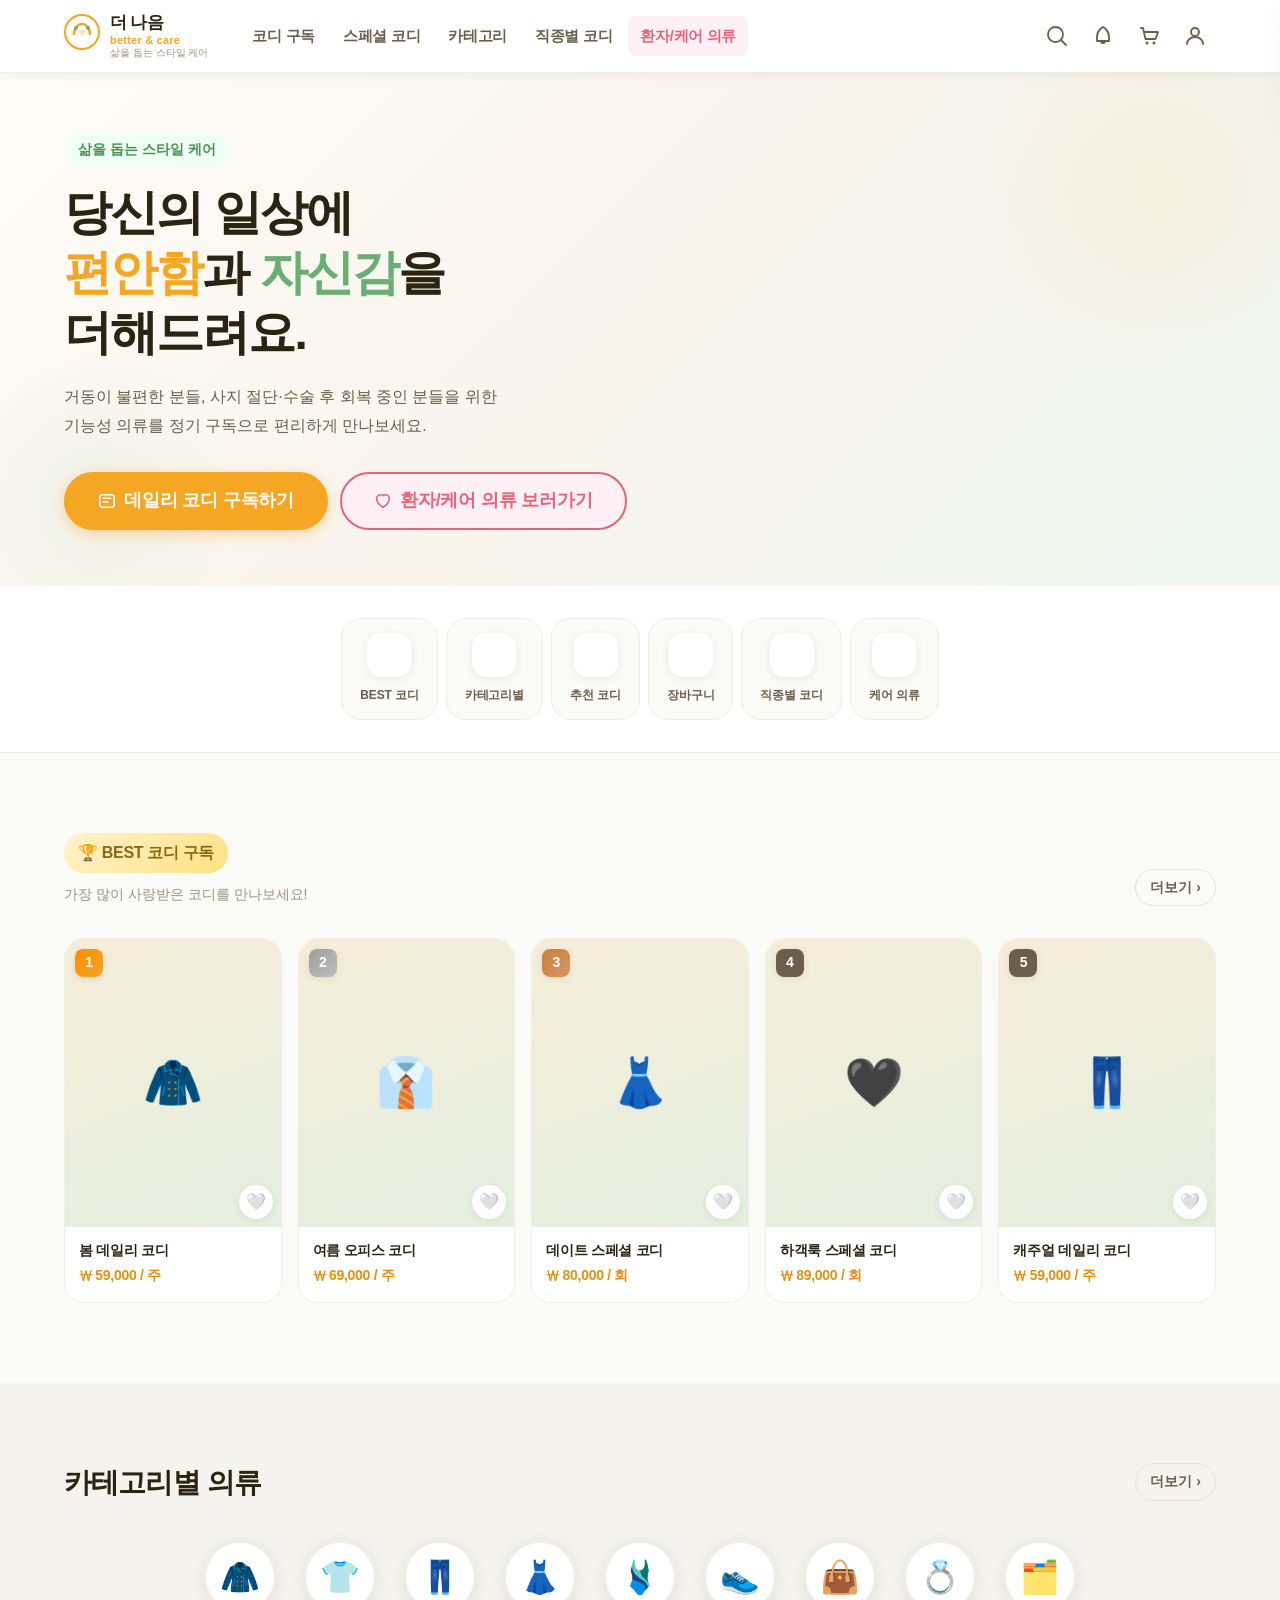
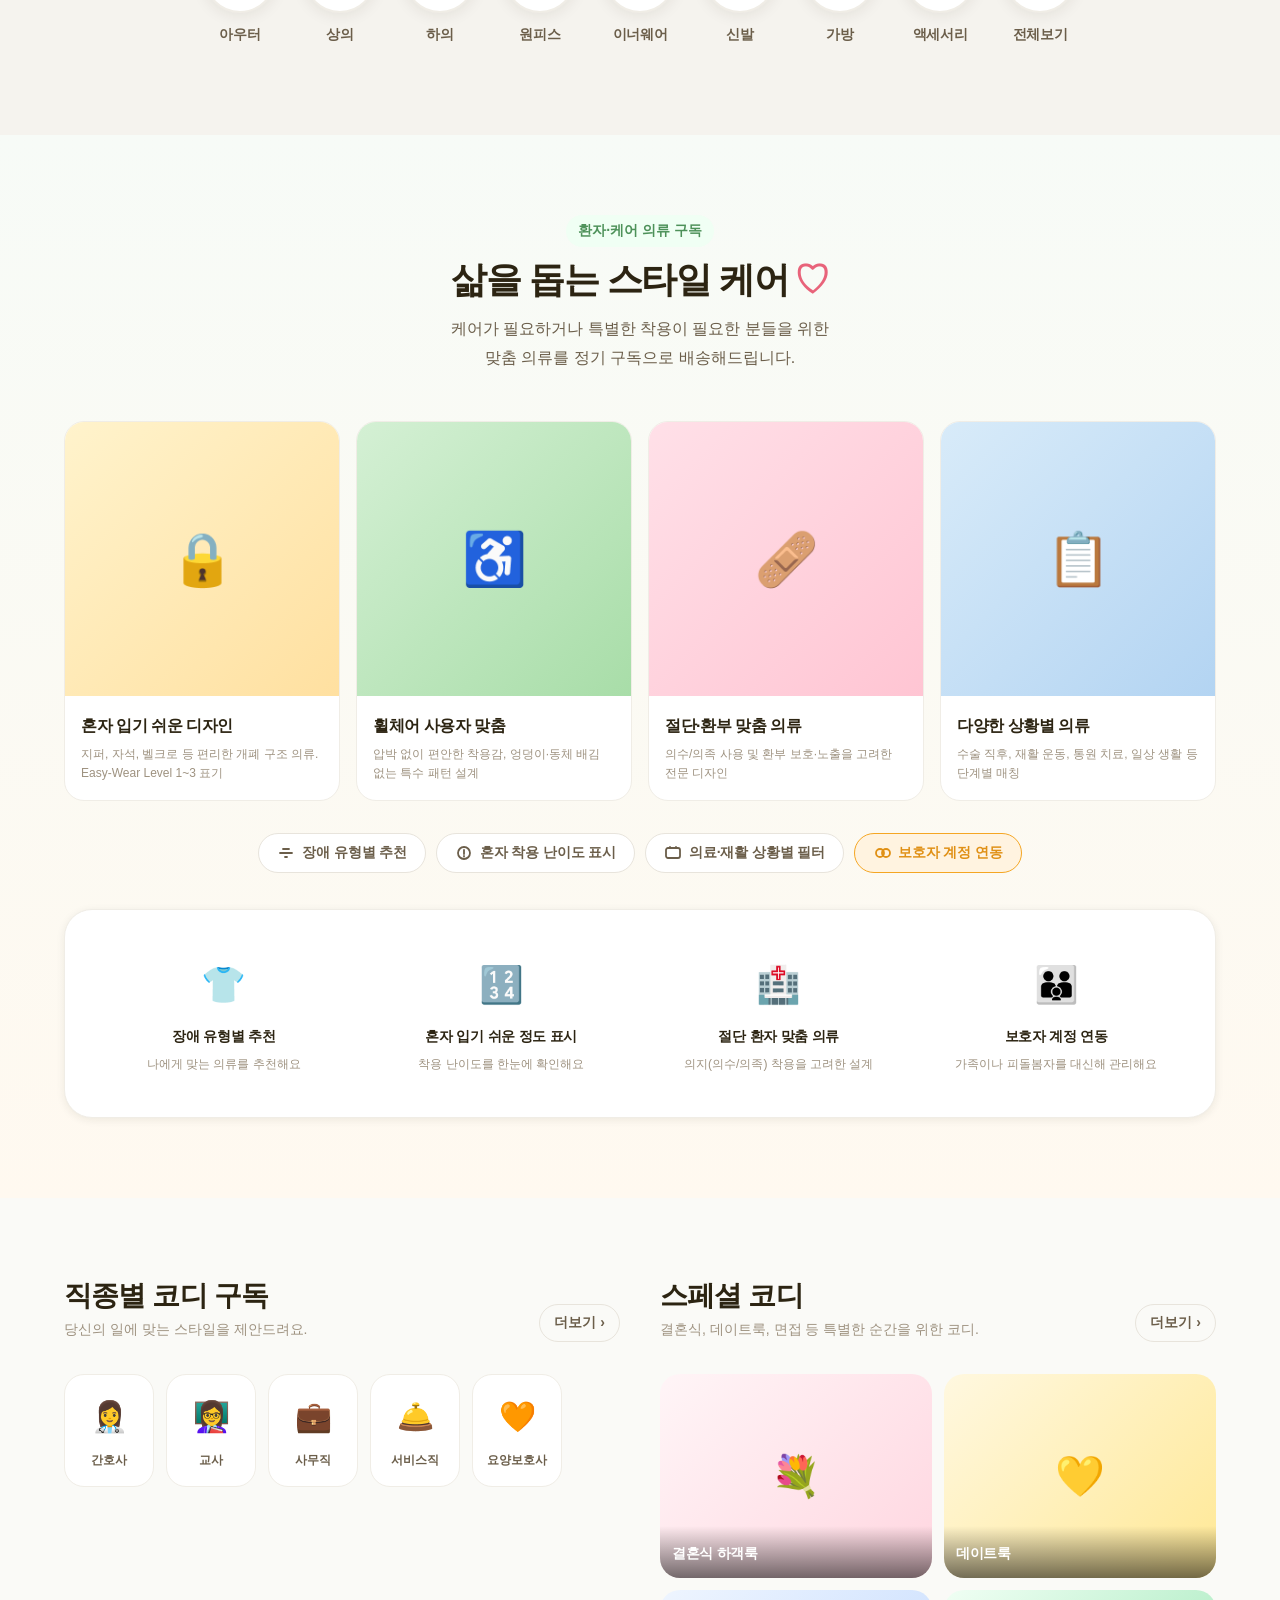
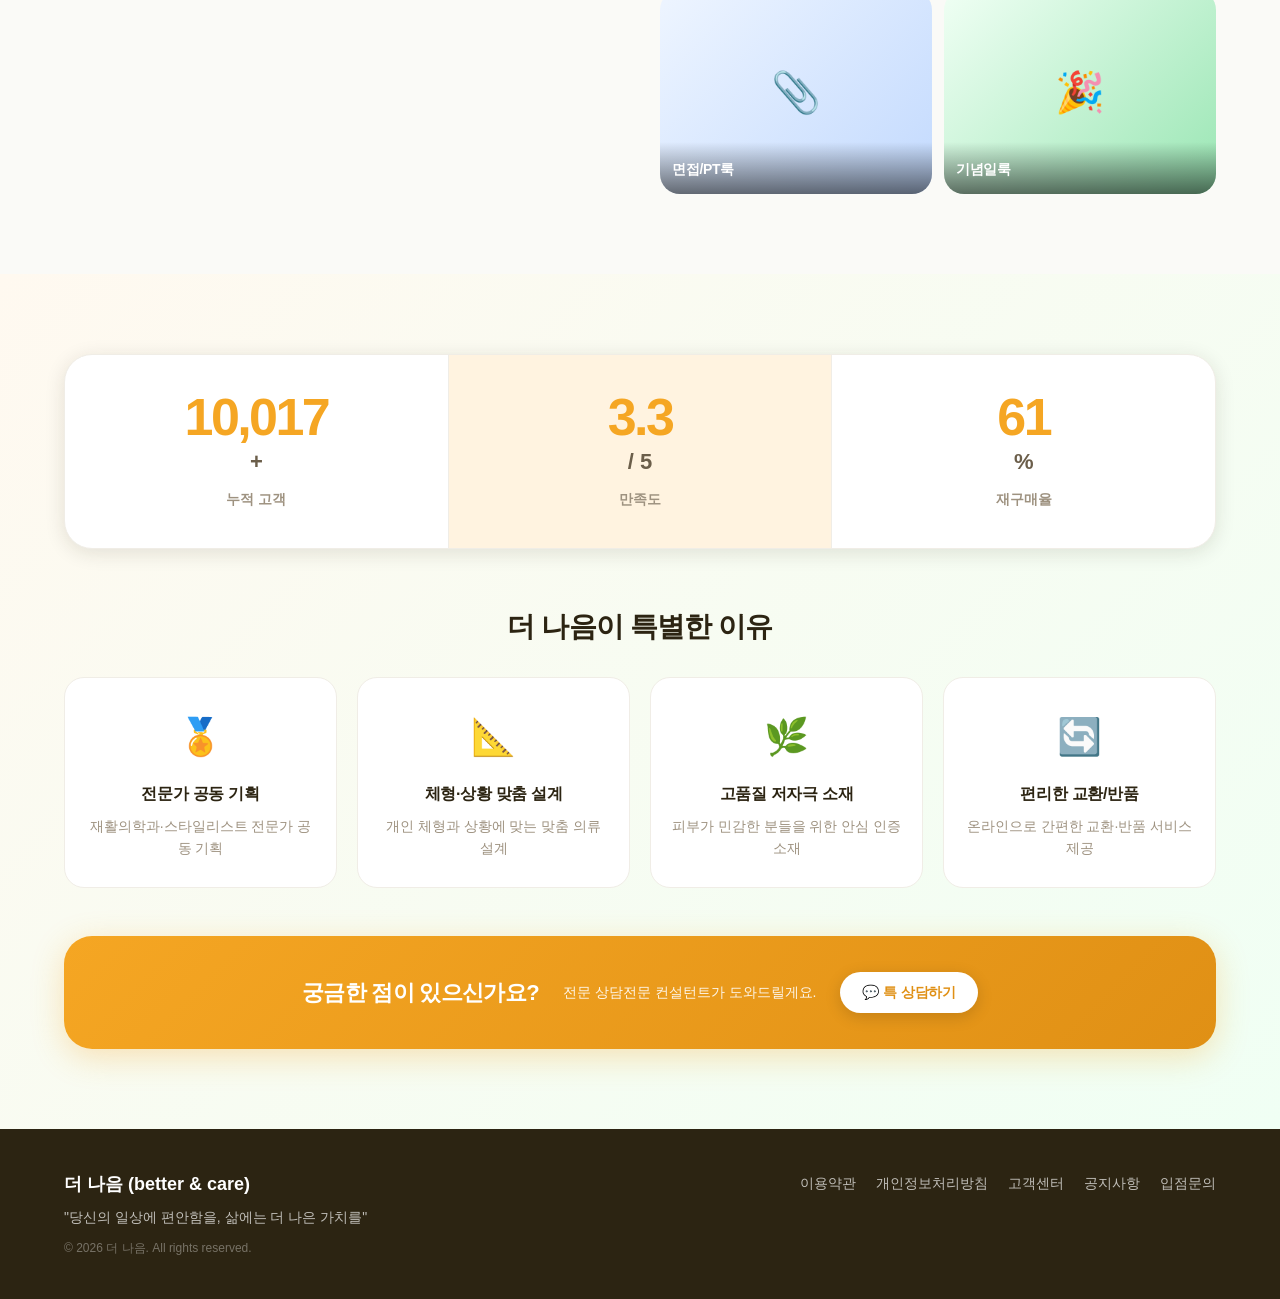
==== 더 마음(better & care)/index.html @ 173e2351 "Add files via upload" ====
<!DOCTYPE html>
<html lang="ko">
<head>
  <meta charset="UTF-8" />
  <meta name="viewport" content="width=device-width, initial-scale=1.0" />
  <meta http-equiv="X-Content-Type-Options" content="nosniff" />
  <meta http-equiv="X-Frame-Options" content="DENY" />
  <meta http-equiv="Content-Security-Policy" content="default-src 'self'; style-src 'self' 'unsafe-inline' https://fonts.googleapis.com; font-src 'self' https://fonts.gstatic.com; img-src 'self' data: https:; script-src 'self' 'unsafe-inline';" />
  <meta name="referrer" content="strict-origin-when-cross-origin" />
  <title>더 나음 (better &amp; care) - 삶을 돕는 스타일 케어</title>
  <meta name="description" content="거동이 불편한 분들, 수술 후 회복 중인 분들을 위한 기능성 의류 전문 쇼핑몰. 편안함과 자신감을 더해드려요." />
  <link rel="preconnect" href="https://fonts.googleapis.com" />
  <link rel="preconnect" href="https://fonts.gstatic.com" crossorigin />
  <link href="https://fonts.googleapis.com/css2?family=Noto+Sans+KR:wght@400;500;600;700;800;900&display=swap" rel="stylesheet" />
  <link rel="stylesheet" href="css/style.css" />
</head>
<body>

  <!-- ===================== GNB ===================== -->
  <header class="gnb" id="gnb" role="banner">
    <div class="gnb__inner container">
      <!-- 로고 -->
      <a href="index.html" class="gnb__logo" aria-label="더 나음 홈으로 이동">
        <div class="gnb__logo-icon" aria-hidden="true">
          <svg width="36" height="36" viewBox="0 0 36 36" fill="none" xmlns="http://www.w3.org/2000/svg">
            <circle cx="18" cy="18" r="17" stroke="#F5A623" stroke-width="2"/>
            <path d="M10 20 C10 14 14 10 18 10 C22 10 26 14 26 20" stroke="#F5A623" stroke-width="2.5" stroke-linecap="round" fill="none"/>
            <path d="M14 16 C14 16 16 22 18 22 C20 22 22 16 22 16" fill="#F5A623" opacity="0.3"/>
            <circle cx="12" cy="14" r="2" fill="#6BAE75"/>
            <circle cx="24" cy="14" r="2" fill="#6BAE75"/>
          </svg>
        </div>
        <div class="gnb__logo-text">
          <span class="gnb__logo-kr">더 나음</span>
          <span class="gnb__logo-en">better &amp; care</span>
          <span class="gnb__logo-sub">삶을 돕는 스타일 케어</span>
        </div>
      </a>

      <!-- 메인 메뉴 -->
      <nav class="gnb__nav" aria-label="주요 메뉴">
        <ul class="gnb__menu" role="list">
          <li><a href="#subscription" class="gnb__menu-link">코디 구독</a></li>
          <li><a href="#special" class="gnb__menu-link">스페셜 코디</a></li>
          <li class="gnb__menu-item--has-dropdown">
            <a href="#category" class="gnb__menu-link">카테고리</a>
            <div class="gnb__dropdown" role="region" aria-label="카테고리 하위 메뉴">
              <ul role="list">
                <li><a href="#" class="gnb__dropdown-link">아우터</a></li>
                <li><a href="#" class="gnb__dropdown-link">상의</a></li>
                <li><a href="#" class="gnb__dropdown-link">하의</a></li>
                <li><a href="#" class="gnb__dropdown-link">원피스</a></li>
                <li><a href="#" class="gnb__dropdown-link">이너웨어</a></li>
                <li><a href="#" class="gnb__dropdown-link">신발</a></li>
                <li><a href="#" class="gnb__dropdown-link">가방</a></li>
                <li><a href="#" class="gnb__dropdown-link">액세서리</a></li>
              </ul>
            </div>
          </li>
          <li><a href="#occupation" class="gnb__menu-link">직종별 코디</a></li>
          <li><a href="#care" class="gnb__menu-link gnb__menu-link--highlight">환자/케어 의류</a></li>
        </ul>
      </nav>

      <!-- 유틸리티 -->
      <div class="gnb__utils" role="navigation" aria-label="사용자 메뉴">
        <button class="gnb__util-btn" id="searchBtn" aria-label="검색" type="button">
          <svg width="22" height="22" viewBox="0 0 22 22" fill="none" aria-hidden="true"><circle cx="9.5" cy="9.5" r="7.5" stroke="currentColor" stroke-width="1.8"/><path d="M15 15L20 20" stroke="currentColor" stroke-width="1.8" stroke-linecap="round"/></svg>
        </button>
        <button class="gnb__util-btn gnb__util-btn--notify" id="notifyBtn" aria-label="알림" type="button">
          <svg width="22" height="22" viewBox="0 0 22 22" fill="none" aria-hidden="true"><path d="M11 2C11 2 5 5 5 12V16H17V12C17 5 11 2 11 2Z" stroke="currentColor" stroke-width="1.8" stroke-linejoin="round"/><path d="M9 16C9 17.1046 9.89543 18 11 18C12.1046 18 13 17.1046 13 16" stroke="currentColor" stroke-width="1.8"/><circle cx="16.5" cy="5.5" r="3.5" fill="#F5A623" class="notify-badge" id="notifyBadge"/></svg>
        </button>
        <a href="#cart" class="gnb__util-btn gnb__util-btn--cart" id="cartBtn" aria-label="장바구니">
          <svg width="22" height="22" viewBox="0 0 22 22" fill="none" aria-hidden="true"><path d="M3 3H5L7.5 14H17.5L20 7H6" stroke="currentColor" stroke-width="1.8" stroke-linecap="round" stroke-linejoin="round"/><circle cx="9" cy="18" r="1.5" fill="currentColor"/><circle cx="16" cy="18" r="1.5" fill="currentColor"/></svg>
          <span class="cart-count" id="cartCount" aria-label="장바구니 상품 수">0</span>
        </a>
        <a href="#mypage" class="gnb__util-btn" id="authBtn" aria-label="로그인 및 회원가입">
          <svg width="22" height="22" viewBox="0 0 22 22" fill="none" aria-hidden="true"><circle cx="11" cy="7" r="4" stroke="currentColor" stroke-width="1.8"/><path d="M3 19C3 15.134 6.58172 12 11 12C15.4183 12 19 15.134 19 19" stroke="currentColor" stroke-width="1.8" stroke-linecap="round"/></svg>
        </a>
        <!-- 모바일 햄버거 -->
        <button class="gnb__hamburger" id="hamburgerBtn" aria-label="메뉴 열기" aria-expanded="false" aria-controls="mobileMenu" type="button">
          <span></span><span></span><span></span>
        </button>
      </div>
    </div>

    <!-- 검색 바 (숨김 → 토글) -->
    <div class="gnb__search-bar" id="searchBar" role="search" aria-hidden="true">
      <div class="container">
        <form class="gnb__search-form" id="searchForm" novalidate>
          <label for="searchInput" class="sr-only">상품 검색</label>
          <input type="search" id="searchInput" name="q" class="gnb__search-input" placeholder="상품명, 상황(예: 수술 후, 휠체어)으로 검색해보세요" maxlength="100" autocomplete="off" />
          <button type="submit" class="gnb__search-submit" aria-label="검색하기">
            <svg width="20" height="20" viewBox="0 0 22 22" fill="none" aria-hidden="true"><circle cx="9.5" cy="9.5" r="7.5" stroke="currentColor" stroke-width="1.8"/><path d="M15 15L20 20" stroke="currentColor" stroke-width="1.8" stroke-linecap="round"/></svg>
          </button>
          <button type="button" class="gnb__search-close" id="searchClose" aria-label="검색 닫기">✕</button>
        </form>
      </div>
    </div>

    <!-- 모바일 메뉴 -->
    <nav class="mobile-menu" id="mobileMenu" aria-label="모바일 메뉴" aria-hidden="true" role="dialog" aria-modal="true">
      <button class="mobile-menu__close" id="mobileMenuClose" aria-label="메뉴 닫기" type="button">✕</button>
      <ul class="mobile-menu__list" role="list">
        <li><a href="#subscription" class="mobile-menu__link">코디 구독</a></li>
        <li><a href="#special" class="mobile-menu__link">스페셜 코디</a></li>
        <li><a href="#category" class="mobile-menu__link">카테고리</a></li>
        <li><a href="#occupation" class="mobile-menu__link">직종별 코디</a></li>
        <li><a href="#care" class="mobile-menu__link mobile-menu__link--highlight">환자/케어 의류</a></li>
      </ul>
      <div class="mobile-menu__utils">
        <a href="#mypage" class="mobile-menu__util-link" id="mobileAuthBtn">로그인/회원가입</a>
        <a href="#cart" class="mobile-menu__util-link" id="mobileCartBtn">장바구니</a>
      </div>
    </nav>
    <div class="mobile-overlay" id="mobileOverlay" aria-hidden="true"></div>
  </header>

  <main id="main" role="main">

    <!-- ===================== SECTION 1: Hero ===================== -->
    <section class="hero" aria-labelledby="heroHeading">
      <div class="hero__banner-layer" id="heroBannerHost" aria-hidden="true"></div>
      <div class="container">
        <div class="hero__inner">
          <!-- 좌측: 텍스트 + CTA -->
          <div class="hero__content">
            <p class="hero__eyebrow">삶을 돕는 스타일 케어</p>
            <h1 class="hero__heading" id="heroHeading">
              당신의 일상에<br />
              <em class="hero__heading-em-beige">편안함</em>과
              <em class="hero__heading-em-green">자신감</em>을<br />
              더해드려요.
            </h1>
            <p class="hero__desc">
              거동이 불편한 분들, 사지 절단·수술 후 회복 중인 분들을 위한<br class="pc-only" />
              기능성 의류를 정기 구독으로 편리하게 만나보세요.
            </p>
            <div class="hero__cta-group">
              <a href="#subscription" class="btn btn--primary btn--lg">
                <svg width="18" height="18" viewBox="0 0 20 20" fill="none" aria-hidden="true"><rect x="2" y="3" width="16" height="14" rx="3" stroke="currentColor" stroke-width="1.8"/><path d="M6 7H14M6 11H11" stroke="currentColor" stroke-width="1.8" stroke-linecap="round"/></svg>
                데일리 코디 구독하기
              </a>
              <a href="#care" class="btn btn--outline btn--lg btn--pink">
                <svg width="18" height="18" viewBox="0 0 20 20" fill="none" aria-hidden="true"><path d="M10 17C10 17 3 12.5 3 7.5C3 5.01 5.01 3 7.5 3C8.8 3 10 4 10 4C10 4 11.2 3 12.5 3C14.99 3 17 5.01 17 7.5C17 12.5 10 17 10 17Z" stroke="currentColor" stroke-width="1.8" stroke-linejoin="round"/></svg>
                환자/케어 의류 보러가기
              </a>
            </div>
          </div>

        </div>
      </div>
    </section>

    <!-- ===================== SECTION 2: 퀵 메뉴 ===================== -->
    <section class="quick-nav" aria-labelledby="quickNavHeading">
      <div class="container">
        <h2 id="quickNavHeading" class="sr-only">빠른 메뉴</h2>
        <ul class="quick-nav__list" role="list" id="quickNavList">
          <!-- JS로 렌더링 -->
        </ul>
      </div>
    </section>

    <!-- ===================== SECTION 3: BEST 코디 구독 ===================== -->
    <section class="best-codi" id="subscription" aria-labelledby="bestCodiHeading">
      <div class="container">
        <div class="section-header">
          <div>
            <span class="section-badge section-badge--gold">🏆 BEST 코디 구독</span>
            <p class="section-sub">가장 많이 사랑받은 코디를 만나보세요!</p>
          </div>
          <a href="#" class="section-more" aria-label="BEST 코디 구독 더보기">더보기 &rsaquo;</a>
        </div>
        <div class="best-codi__grid" id="bestCodiGrid" role="list" aria-label="베스트 코디 목록">
          <!-- JS로 렌더링 -->
        </div>
      </div>
    </section>

    <!-- ===================== SECTION 4: 카테고리별 의류 ===================== -->
    <section class="category-section" id="category" aria-labelledby="categoryHeading">
      <div class="container">
        <div class="section-header">
          <h2 class="section-title" id="categoryHeading">카테고리별 의류</h2>
          <a href="#" class="section-more" aria-label="카테고리 전체보기">더보기 &rsaquo;</a>
        </div>
        <ul class="category-section__list" role="list" id="categoryList">
          <!-- JS로 렌더링 -->
        </ul>
      </div>
    </section>

    <!-- ===================== SECTION 5: 환자·케어 의류 구독 ===================== -->
    <section class="care-section" id="care" aria-labelledby="careHeading">
      <div class="container">
        <div class="care-section__header">
          <span class="section-eyebrow">환자·케어 의류 구독</span>
          <h2 class="care-section__title" id="careHeading">
            삶을 돕는 스타일 케어<span class="care-title-heart" aria-hidden="true">♡</span>
          </h2>
          <p class="care-section__desc">
            케어가 필요하거나 특별한 착용이 필요한 분들을 위한<br class="pc-only" />
            맞춤 의류를 정기 구독으로 배송해드립니다.
          </p>
        </div>

        <!-- 큐레이션 카드 4개 -->
        <div class="care-section__cards" id="careCards" role="list" aria-label="케어 의류 큐레이션">
          <!-- JS로 렌더링 -->
        </div>

        <!-- 퀵 필터 바 -->
        <div class="care-section__filters" role="group" aria-label="케어 의류 필터">
          <button class="care-filter-btn" type="button">
            <svg width="18" height="18" viewBox="0 0 18 18" fill="none" aria-hidden="true"><path d="M3 9H15M6 5H12M8 13H10" stroke="currentColor" stroke-width="1.8" stroke-linecap="round"/></svg>
            장애 유형별 추천
          </button>
          <button class="care-filter-btn" type="button">
            <svg width="18" height="18" viewBox="0 0 18 18" fill="none" aria-hidden="true"><circle cx="9" cy="9" r="6" stroke="currentColor" stroke-width="1.8"/><path d="M9 6V10M9 12V12.5" stroke="currentColor" stroke-width="1.8" stroke-linecap="round"/></svg>
            혼자 착용 난이도 표시
          </button>
          <button class="care-filter-btn" type="button">
            <svg width="18" height="18" viewBox="0 0 18 18" fill="none" aria-hidden="true"><rect x="2" y="4" width="14" height="10" rx="2" stroke="currentColor" stroke-width="1.8"/><path d="M6 4V3M12 4V3" stroke="currentColor" stroke-width="1.8" stroke-linecap="round"/></svg>
            의료·재활 상황별 필터
          </button>
          <button class="care-filter-btn care-filter-btn--highlight" type="button">
            <svg width="18" height="18" viewBox="0 0 18 18" fill="none" aria-hidden="true"><circle cx="7" cy="9" r="4" stroke="currentColor" stroke-width="1.8"/><circle cx="13" cy="9" r="4" stroke="currentColor" stroke-width="1.8"/></svg>
            보호자 계정 연동
          </button>
        </div>

        <!-- 세부 기능 배너 -->
        <div class="care-section__features" role="list" aria-label="케어 의류 특화 기능">
          <div class="care-feature-item" role="listitem">
            <span class="care-feature-icon" aria-hidden="true">👕</span>
            <strong>장애 유형별 추천</strong>
            <p>나에게 맞는 의류를 추천해요</p>
          </div>
          <div class="care-feature-item" role="listitem">
            <span class="care-feature-icon" aria-hidden="true">🔢</span>
            <strong>혼자 입기 쉬운 정도 표시</strong>
            <p>착용 난이도를 한눈에 확인해요</p>
          </div>
          <div class="care-feature-item" role="listitem">
            <span class="care-feature-icon" aria-hidden="true">🏥</span>
            <strong>절단 환자 맞춤 의류</strong>
            <p>의지(의수/의족) 착용을 고려한 설계</p>
          </div>
          <div class="care-feature-item" role="listitem">
            <span class="care-feature-icon" aria-hidden="true">👪</span>
            <strong>보호자 계정 연동</strong>
            <p>가족이나 피돌봄자를 대신해 관리해요</p>
          </div>
        </div>
      </div>
    </section>

    <!-- ===================== SECTION 6: 직종별 & 스페셜 코디 ===================== -->
    <div class="two-col-sections container">
      <!-- 직종별 코디 -->
      <section class="occupation-section" id="occupation" aria-labelledby="occupationHeading">
        <div class="section-header">
          <div>
            <h2 class="section-title" id="occupationHeading">직종별 코디 구독</h2>
            <p class="section-sub">당신의 일에 맞는 스타일을 제안드려요.</p>
          </div>
          <a href="#" class="section-more" aria-label="직종별 코디 더보기">더보기 &rsaquo;</a>
        </div>
        <ul class="occupation-section__list" role="list" id="occupationList">
          <!-- JS로 렌더링 -->
        </ul>
      </section>

      <!-- 스페셜 코디 -->
      <section class="special-section" id="special" aria-labelledby="specialHeading">
        <div class="section-header">
          <div>
            <h2 class="section-title" id="specialHeading">스페셜 코디</h2>
            <p class="section-sub">결혼식, 데이트룩, 면접 등 특별한 순간을 위한 코디.</p>
          </div>
          <a href="#" class="section-more" aria-label="스페셜 코디 더보기">더보기 &rsaquo;</a>
        </div>
        <div class="special-section__grid" id="specialGrid" role="list" aria-label="스페셜 코디 목록">
          <!-- JS로 렌더링 -->
        </div>
      </section>
    </div>

    <!-- ===================== SECTION 7: 브랜드 스토리 / Trust Builder ===================== -->
    <section class="trust-section" aria-labelledby="trustHeading">
      <div class="container">
        <!-- 신뢰 지표 -->
        <div class="trust-section__stats" role="list" aria-label="서비스 신뢰 지표">
          <div class="trust-stat" role="listitem">
            <span class="trust-stat__num" data-target="15000" aria-label="누적 고객 15,000명 이상">0</span>
            <span class="trust-stat__suffix">+</span>
            <p class="trust-stat__label">누적 고객</p>
          </div>
          <div class="trust-stat trust-stat--highlight" role="listitem">
            <span class="trust-stat__num" data-target="4.9" data-decimal="true" aria-label="만족도 4.9점">0</span>
            <span class="trust-stat__suffix">/ 5</span>
            <p class="trust-stat__label">만족도</p>
          </div>
          <div class="trust-stat" role="listitem">
            <span class="trust-stat__num" data-target="92" aria-label="재구매율 92퍼센트">0</span>
            <span class="trust-stat__suffix">%</span>
            <p class="trust-stat__label">재구매율</p>
          </div>
        </div>

        <!-- 특별한 이유 -->
        <div class="trust-section__reasons">
          <h2 class="section-title section-title--center" id="trustHeading">더 나음이 특별한 이유</h2>
          <div class="trust-section__reasons-grid" role="list">
            <div class="trust-reason" role="listitem">
              <span class="trust-reason__icon" aria-hidden="true">🏅</span>
              <strong>전문가 공동 기획</strong>
              <p>재활의학과·스타일리스트 전문가 공동 기획</p>
            </div>
            <div class="trust-reason" role="listitem">
              <span class="trust-reason__icon" aria-hidden="true">📐</span>
              <strong>체형·상황 맞춤 설계</strong>
              <p>개인 체형과 상황에 맞는 맞춤 의류 설계</p>
            </div>
            <div class="trust-reason" role="listitem">
              <span class="trust-reason__icon" aria-hidden="true">🌿</span>
              <strong>고품질 저자극 소재</strong>
              <p>피부가 민감한 분들을 위한 안심 인증 소재</p>
            </div>
            <div class="trust-reason" role="listitem">
              <span class="trust-reason__icon" aria-hidden="true">🔄</span>
              <strong>편리한 교환/반품</strong>
              <p>온라인으로 간편한 교환·반품 서비스 제공</p>
            </div>
          </div>
        </div>

        <!-- 실시간 배너 -->
        <div class="trust-section__cta-banner">
          <p class="trust-cta-text">궁금한 점이 있으신가요?</p>
          <p class="trust-cta-sub">전문 상담전문 컨설턴트가 도와드릴게요.</p>
          <a href="#" class="btn btn--primary btn--sm">💬 특 상담하기</a>
        </div>
      </div>
    </section>

  </main>

  <!-- ===================== FOOTER ===================== -->
  <footer class="footer" role="contentinfo">
    <div class="footer__inner container">
      <div class="footer__brand">
        <p class="footer__brand-name">더 나음 (better &amp; care)</p>
        <p class="footer__slogan">"당신의 일상에 편안함을, 삶에는 더 나은 가치를"</p>
        <p class="footer__copy">© 2026 더 나음. All rights reserved.</p>
      </div>
      <nav class="footer__links" aria-label="푸터 링크">
        <ul role="list">
          <li><a href="#">이용약관</a></li>
          <li><a href="#">개인정보처리방침</a></li>
          <li><a href="#">고객센터</a></li>
          <li><a href="#">공지사항</a></li>
          <li><a href="#">입점문의</a></li>
        </ul>
      </nav>
    </div>
  </footer>

  <!-- Toast 알림 -->
  <div class="toast" id="toastMsg" role="alert" aria-live="assertive" aria-atomic="true" aria-hidden="true"></div>

  <!-- 장바구니 모달 -->
  <div class="modal-overlay" id="cartModalOverlay" aria-hidden="true"></div>
  <section class="modal" id="cartModal" role="dialog" aria-modal="true" aria-labelledby="cartModalTitle" aria-hidden="true">
    <div class="modal__header">
      <h2 class="modal__title" id="cartModalTitle">장바구니</h2>
      <button type="button" class="modal__close" id="cartModalClose" aria-label="장바구니 닫기">✕</button>
    </div>
    <div class="modal__body">
      <div id="cartModalList" class="cart-modal__list" role="list"></div>
      <div class="cart-modal__empty" id="cartModalEmpty">장바구니가 비어있어요. 상품 카드를 눌러 담아보세요.</div>
    </div>
    <div class="modal__footer">
      <p class="cart-modal__summary">총 수량 <strong id="cartTotalQty">0</strong>개 · 예상 금액 <strong id="cartTotalPrice">₩ 0</strong></p>
      <div class="modal__actions">
        <button type="button" class="btn btn--outline" id="cartClearBtn">비우기</button>
        <button type="button" class="btn btn--primary" id="cartCheckoutBtn">구매 진행</button>
      </div>
    </div>
  </section>

  <!-- 로그인/회원가입 모달 -->
  <div class="modal-overlay" id="authModalOverlay" aria-hidden="true"></div>
  <section class="modal modal--auth" id="authModal" role="dialog" aria-modal="true" aria-labelledby="authModalTitle" aria-hidden="true">
    <div class="modal__header">
      <h2 class="modal__title" id="authModalTitle">로그인 / 회원가입</h2>
      <button type="button" class="modal__close" id="authModalClose" aria-label="로그인 창 닫기">✕</button>
    </div>
    <div class="modal__body">
      <div class="auth-tabs" role="tablist" aria-label="인증 탭">
        <button type="button" class="auth-tabs__btn active" id="authTabLogin" role="tab" aria-selected="true">로그인</button>
        <button type="button" class="auth-tabs__btn" id="authTabSignup" role="tab" aria-selected="false">회원가입</button>
      </div>

      <form id="loginForm" class="auth-form" novalidate>
        <label class="auth-form__label" for="loginEmail">이메일</label>
        <input id="loginEmail" name="email" class="auth-form__input" type="email" maxlength="100" autocomplete="email" required />
        <label class="auth-form__label" for="loginPassword">비밀번호</label>
        <input id="loginPassword" name="password" class="auth-form__input" type="password" minlength="8" maxlength="64" autocomplete="current-password" required />
        <button type="submit" class="btn btn--primary auth-form__submit">로그인</button>
      </form>

      <form id="signupForm" class="auth-form auth-form--hidden" novalidate>
        <label class="auth-form__label" for="signupName">이름</label>
        <input id="signupName" name="name" class="auth-form__input" type="text" maxlength="30" autocomplete="name" required />
        <label class="auth-form__label" for="signupEmail">이메일</label>
        <input id="signupEmail" name="email" class="auth-form__input" type="email" maxlength="100" autocomplete="email" required />
        <label class="auth-form__label" for="signupPassword">비밀번호 (8자 이상)</label>
        <input id="signupPassword" name="password" class="auth-form__input" type="password" minlength="8" maxlength="64" autocomplete="new-password" required />
        <label class="auth-form__label" for="signupPasswordConfirm">비밀번호 확인</label>
        <input id="signupPasswordConfirm" name="passwordConfirm" class="auth-form__input" type="password" minlength="8" maxlength="64" autocomplete="new-password" required />
        <button type="submit" class="btn btn--primary auth-form__submit">회원가입</button>
      </form>

      <div id="authProfileView" class="auth-profile auth-form--hidden">
        <p class="auth-profile__title">마이페이지</p>
        <p class="auth-profile__name" id="authProfileName"></p>
        <p class="auth-profile__email" id="authProfileEmail"></p>
        <button type="button" class="btn btn--outline auth-profile__logout" id="authLogoutBtn">로그아웃</button>
      </div>

      <p class="auth-user" id="authUserStatus" aria-live="polite"></p>
    </div>
  </section>

  <!-- 데이터 및 스크립트 -->
  <script src="data/products.js"></script>
  <script src="js/main.js"></script>
</body>
</html>
---- 더 마음(better & care)/css/style.css ----
/* =========================================
   더 나음 (better & care) - Main Stylesheet
   ========================================= */

/* ── 1. CSS 변수 (Design Tokens) ──────────── */
:root {
  /* 브랜드 컬러 */
  --color-primary:       #F5A623;   /* 웜 옐로우 오렌지 */
  --color-primary-dark:  #E09015;
  --color-primary-light: #FFF3E0;
  --color-secondary:     #6BAE75;   /* 소프트 그린 */
  --color-secondary-dark:#4D9159;
  --color-secondary-light:#F0FFF4;
  --color-accent:        #E8637A;   /* 핑크 포인트 */
  --color-accent-light:  #FFF0F5;

  /* 중립 컬러 */
  --color-bg:            #FAFAF7;   /* 따뜻한 오프화이트 */
  --color-bg-card:       #FFFFFF;
  --color-bg-section:    #F5F3EE;
  --color-border:        #E8E4DC;
  --color-border-light:  #F0EDE6;

  /* 텍스트 */
  --color-text-primary:  #2C2412;
  --color-text-secondary:#6B5E4A;
  --color-text-muted:    #9E9280;
  --color-text-on-dark:  #FFFFFF;

  /* 타이포그래피 */
  --font-family:         'Noto Sans KR', 'Apple SD Gothic Neo', 'Malgun Gothic', sans-serif;
  --font-size-base:      16px;
  --font-size-sm:        14px;
  --font-size-xs:        12px;
  --font-size-lg:        18px;
  --font-size-xl:        22px;
  --font-size-2xl:       28px;
  --font-size-3xl:       36px;
  --font-size-4xl:       48px;
  --line-height-base:    1.7;
  --line-height-tight:   1.3;

  /* 레이아웃 */
  --container-max:       1200px;
  --container-pad:       24px;
  --section-gap:         80px;

  /* 컴포넌트 */
  --radius-sm:           8px;
  --radius-md:           14px;
  --radius-lg:           20px;
  --radius-xl:           28px;
  --radius-full:         9999px;

  /* 그림자 */
  --shadow-sm:           0 2px 8px rgba(44, 36, 18, 0.08);
  --shadow-md:           0 4px 20px rgba(44, 36, 18, 0.12);
  --shadow-lg:           0 8px 40px rgba(44, 36, 18, 0.16);
  --shadow-card:         0 2px 16px rgba(44, 36, 18, 0.09);

  /* 트랜지션 */
  --transition-fast:     0.15s ease;
  --transition-base:     0.25s ease;
  --transition-slow:     0.4s ease;

  /* GNB */
  --gnb-height:          72px;
  --gnb-height-mobile:   60px;
}

/* ── 2. 리셋 & 기본 ───────────────────────── */
*, *::before, *::after {
  box-sizing: border-box;
  margin: 0;
  padding: 0;
}

html {
  font-size: var(--font-size-base);
  scroll-behavior: smooth;
  -webkit-text-size-adjust: 100%;
}

body {
  font-family: var(--font-family);
  font-size: var(--font-size-base);
  line-height: var(--line-height-base);
  color: var(--color-text-primary);
  background-color: var(--color-bg);
  min-height: 100vh;
  -webkit-font-smoothing: antialiased;
  -moz-osx-font-smoothing: grayscale;
  overflow-x: hidden;
}

/* 접근성: 포커스 링 */
:focus-visible {
  outline: 3px solid var(--color-primary);
  outline-offset: 3px;
  border-radius: 4px;
}
:focus:not(:focus-visible) { outline: none; }

/* 스크린 리더 전용 */
.sr-only {
  position: absolute;
  width: 1px; height: 1px;
  padding: 0; margin: -1px;
  overflow: hidden;
  clip: rect(0,0,0,0);
  white-space: nowrap;
  border: 0;
}

/* PC 전용 줄바꿈 */
.pc-only { display: block; }

a { color: inherit; text-decoration: none; }
ul, ol { list-style: none; }
img { max-width: 100%; height: auto; display: block; }
button { cursor: pointer; font-family: inherit; border: none; background: none; }

/* ── 3. 레이아웃 ──────────────────────────── */
.container {
  max-width: var(--container-max);
  margin: 0 auto;
  padding: 0 var(--container-pad);
  width: 100%;
}

/* ── 4. 공통 섹션 헤더 ────────────────────── */
.section-header {
  display: flex;
  align-items: flex-end;
  justify-content: space-between;
  margin-bottom: 32px;
  gap: 12px;
}
.section-badge {
  display: inline-flex;
  align-items: center;
  gap: 6px;
  padding: 6px 14px;
  border-radius: var(--radius-full);
  font-size: var(--font-size-base);
  font-weight: 800;
  letter-spacing: -0.02em;
  margin-bottom: 6px;
}
.section-badge--gold {
  background: linear-gradient(135deg, #FFF3CC, #FFE082);
  color: #8B6914;
}
.section-title {
  font-size: var(--font-size-2xl);
  font-weight: 800;
  color: var(--color-text-primary);
  letter-spacing: -0.03em;
  line-height: var(--line-height-tight);
}
.section-title--center { text-align: center; }
.section-sub {
  font-size: var(--font-size-sm);
  color: var(--color-text-muted);
  margin-top: 4px;
  font-weight: 500;
}
.section-more {
  font-size: var(--font-size-sm);
  font-weight: 600;
  color: var(--color-text-secondary);
  white-space: nowrap;
  padding: 6px 14px;
  border: 1.5px solid var(--color-border);
  border-radius: var(--radius-full);
  transition: all var(--transition-fast);
  flex-shrink: 0;
}
.section-more:hover {
  background: var(--color-primary);
  border-color: var(--color-primary);
  color: #fff;
}
.section-eyebrow {
  display: inline-block;
  font-size: var(--font-size-sm);
  font-weight: 700;
  color: var(--color-secondary-dark);
  background: var(--color-secondary-light);
  padding: 4px 12px;
  border-radius: var(--radius-full);
  margin-bottom: 10px;
}

/* ── 5. 버튼 ──────────────────────────────── */
.btn {
  display: inline-flex;
  align-items: center;
  justify-content: center;
  gap: 8px;
  padding: 14px 24px;
  border-radius: var(--radius-full);
  font-family: var(--font-family);
  font-size: var(--font-size-base);
  font-weight: 700;
  letter-spacing: -0.01em;
  cursor: pointer;
  border: 2px solid transparent;
  transition: all var(--transition-base);
  white-space: nowrap;
  text-decoration: none;
  line-height: 1.2;
}
.btn--lg { padding: 16px 32px; font-size: var(--font-size-lg); }
.btn--sm { padding: 10px 20px; font-size: var(--font-size-sm); }

.btn--primary {
  background: var(--color-primary);
  color: #fff;
  border-color: var(--color-primary);
  box-shadow: 0 4px 14px rgba(245, 166, 35, 0.4);
}
.btn--primary:hover {
  background: var(--color-primary-dark);
  border-color: var(--color-primary-dark);
  box-shadow: 0 6px 20px rgba(245, 166, 35, 0.5);
  transform: translateY(-1px);
}
.btn--outline {
  background: transparent;
  border-color: currentColor;
}
.btn--pink {
  color: var(--color-accent);
  border-color: var(--color-accent);
  background: var(--color-accent-light);
}
.btn--pink:hover {
  background: var(--color-accent);
  color: #fff;
  transform: translateY(-1px);
}

/* ── 6. GNB ───────────────────────────────── */
.gnb {
  position: sticky;
  top: 0;
  z-index: 1000;
  background: rgba(255, 255, 255, 0.97);
  backdrop-filter: blur(12px);
  -webkit-backdrop-filter: blur(12px);
  border-bottom: 1px solid var(--color-border-light);
  box-shadow: 0 2px 12px rgba(44, 36, 18, 0.06);
}
.gnb__inner {
  display: flex;
  align-items: center;
  height: var(--gnb-height);
  gap: 32px;
}

/* 로고 */
.gnb__logo {
  display: flex;
  align-items: center;
  gap: 10px;
  flex-shrink: 0;
  text-decoration: none;
}
.gnb__logo-icon { flex-shrink: 0; }
.gnb__logo-text {
  display: flex;
  flex-direction: column;
  line-height: 1.2;
}
.gnb__logo-kr {
  font-size: 17px;
  font-weight: 900;
  color: var(--color-text-primary);
  letter-spacing: -0.04em;
}
.gnb__logo-en {
  font-size: 11px;
  font-weight: 600;
  color: var(--color-primary);
  letter-spacing: 0.02em;
}
.gnb__logo-sub {
  font-size: 10px;
  color: var(--color-text-muted);
  font-weight: 500;
}

/* 메인 메뉴 */
.gnb__nav { flex: 1; }
.gnb__menu {
  display: flex;
  align-items: center;
  gap: 4px;
}
.gnb__menu-item--has-dropdown { position: relative; }
.gnb__menu-link {
  display: block;
  padding: 8px 12px;
  font-size: 14.5px;
  font-weight: 600;
  color: var(--color-text-secondary);
  border-radius: var(--radius-sm);
  transition: all var(--transition-fast);
  white-space: nowrap;
  letter-spacing: -0.02em;
}
.gnb__menu-link:hover { color: var(--color-primary); background: var(--color-primary-light); }
.gnb__menu-link--highlight {
  color: var(--color-accent);
  background: var(--color-accent-light);
}
.gnb__menu-link--highlight:hover {
  background: var(--color-accent);
  color: #fff;
}

/* 드롭다운 */
.gnb__dropdown {
  display: none;
  position: absolute;
  top: calc(100% + 8px);
  left: 0;
  min-width: 160px;
  background: #fff;
  border: 1px solid var(--color-border);
  border-radius: var(--radius-md);
  box-shadow: var(--shadow-md);
  padding: 8px;
  z-index: 100;
}
.gnb__menu-item--has-dropdown:hover .gnb__dropdown,
.gnb__menu-item--has-dropdown:focus-within .gnb__dropdown { display: block; }
.gnb__dropdown-link {
  display: block;
  padding: 8px 12px;
  font-size: var(--font-size-sm);
  font-weight: 600;
  color: var(--color-text-secondary);
  border-radius: var(--radius-sm);
  transition: all var(--transition-fast);
}
.gnb__dropdown-link:hover { color: var(--color-primary); background: var(--color-primary-light); }

/* 유틸리티 */
.gnb__utils {
  display: flex;
  align-items: center;
  gap: 4px;
  flex-shrink: 0;
}
.gnb__util-btn {
  position: relative;
  display: flex;
  align-items: center;
  justify-content: center;
  width: 42px; height: 42px;
  border-radius: var(--radius-full);
  color: var(--color-text-secondary);
  transition: all var(--transition-fast);
  font-size: 0;
}
.gnb__util-btn:hover { color: var(--color-primary); background: var(--color-primary-light); }
.gnb__util-btn--cart { position: relative; }
.cart-count {
  position: absolute;
  top: 4px; right: 4px;
  min-width: 18px; height: 18px;
  background: var(--color-accent);
  color: #fff;
  font-size: 10px;
  font-weight: 700;
  border-radius: var(--radius-full);
  display: flex;
  align-items: center;
  justify-content: center;
  padding: 0 4px;
  pointer-events: none;
}
.notify-badge { display: none; }
.gnb__util-btn--notify.has-notify .notify-badge { display: block; }

/* 검색 바 */
.gnb__search-bar {
  background: var(--color-bg-section);
  border-top: 1px solid var(--color-border-light);
  padding: 12px 0;
  display: none;
}
.gnb__search-bar.active { display: block; }
.gnb__search-form {
  display: flex;
  align-items: center;
  gap: 8px;
  background: #fff;
  border: 2px solid var(--color-primary);
  border-radius: var(--radius-full);
  padding: 8px 16px;
}
.gnb__search-input {
  flex: 1;
  border: none;
  outline: none;
  font-family: var(--font-family);
  font-size: var(--font-size-base);
  color: var(--color-text-primary);
  background: transparent;
  min-width: 0;
}
.gnb__search-input::placeholder { color: var(--color-text-muted); }
.gnb__search-submit, .gnb__search-close {
  display: flex;
  align-items: center;
  justify-content: center;
  width: 36px; height: 36px;
  border-radius: var(--radius-full);
  color: var(--color-text-muted);
  transition: all var(--transition-fast);
  flex-shrink: 0;
}
.gnb__search-submit:hover { color: var(--color-primary); }
.gnb__search-close:hover { color: var(--color-accent); background: var(--color-accent-light); }

/* 햄버거 */
.gnb__hamburger {
  display: none;
  flex-direction: column;
  gap: 5px;
  width: 42px; height: 42px;
  align-items: center;
  justify-content: center;
  border-radius: var(--radius-sm);
  transition: background var(--transition-fast);
}
.gnb__hamburger:hover { background: var(--color-bg-section); }
.gnb__hamburger span {
  display: block;
  width: 22px; height: 2px;
  background: var(--color-text-primary);
  border-radius: 2px;
  transition: all var(--transition-base);
}
.gnb__hamburger[aria-expanded="true"] span:nth-child(1) { transform: translateY(7px) rotate(45deg); }
.gnb__hamburger[aria-expanded="true"] span:nth-child(2) { opacity: 0; transform: scaleX(0); }
.gnb__hamburger[aria-expanded="true"] span:nth-child(3) { transform: translateY(-7px) rotate(-45deg); }

/* 모바일 메뉴 */
.mobile-menu {
  position: fixed;
  top: 0; right: -320px;
  width: 300px; height: 100%;
  background: #fff;
  z-index: 2000;
  box-shadow: var(--shadow-lg);
  transition: right var(--transition-slow);
  padding: 80px 24px 40px;
  overflow-y: auto;
  display: flex;
  flex-direction: column;
  gap: 8px;
}
.mobile-menu.open { right: 0; }
.mobile-menu__close {
  position: absolute;
  top: 20px; right: 20px;
  width: 40px; height: 40px;
  display: flex; align-items: center; justify-content: center;
  border-radius: var(--radius-full);
  font-size: 18px;
  color: var(--color-text-muted);
  transition: all var(--transition-fast);
}
.mobile-menu__close:hover { background: var(--color-bg-section); color: var(--color-text-primary); }
.mobile-menu__list { flex: 1; }
.mobile-menu__link {
  display: block;
  padding: 14px 16px;
  font-size: var(--font-size-lg);
  font-weight: 700;
  color: var(--color-text-secondary);
  border-radius: var(--radius-md);
  transition: all var(--transition-fast);
  border-bottom: 1px solid var(--color-border-light);
  letter-spacing: -0.02em;
}
.mobile-menu__link:hover { color: var(--color-primary); background: var(--color-primary-light); }
.mobile-menu__link--highlight { color: var(--color-accent); }
.mobile-menu__utils {
  display: flex;
  gap: 12px;
  padding-top: 16px;
  border-top: 1px solid var(--color-border);
}
.mobile-menu__util-link {
  flex: 1;
  text-align: center;
  padding: 12px;
  font-size: var(--font-size-sm);
  font-weight: 700;
  border: 1.5px solid var(--color-border);
  border-radius: var(--radius-md);
  color: var(--color-text-secondary);
  transition: all var(--transition-fast);
}
.mobile-menu__util-link:hover { background: var(--color-primary); border-color: var(--color-primary); color: #fff; }
.mobile-overlay {
  display: none;
  position: fixed;
  inset: 0;
  background: rgba(0,0,0,0.5);
  z-index: 1999;
}
.mobile-overlay.active { display: block; }

/* ── 7. Hero ──────────────────────────────── */
.hero {
  background: linear-gradient(135deg, #FEFCF7 0%, #F8F4EC 50%, #F0F8F2 100%);
  padding: 60px 0 56px;
  overflow: hidden;
  position: relative;
}
.hero--has-banner {
  background: #d9d9d9;
}
.hero::before {
  content: '';
  position: absolute;
  top: -80px; right: -80px;
  width: 400px; height: 400px;
  background: radial-gradient(circle, rgba(245,166,35,0.08) 0%, transparent 70%);
  pointer-events: none;
}
.hero::after {
  content: '';
  position: absolute;
  bottom: -60px; left: -60px;
  width: 300px; height: 300px;
  background: radial-gradient(circle, rgba(107,174,117,0.08) 0%, transparent 70%);
  pointer-events: none;
}
.hero__inner {
  display: grid;
  grid-template-columns: 1fr;
  gap: 48px;
  align-items: center;
  position: relative;
  z-index: 1;
}
.hero__content {
  max-width: 760px;
}
.hero__banner-layer {
  position: absolute;
  inset: 0;
  z-index: 0;
  pointer-events: none;
}
.hero__banner-bg {
  width: 100%;
  height: 100%;
  object-fit: cover;
  display: block;
}
.hero__banner-dim {
  position: absolute;
  inset: 0;
  background: linear-gradient(120deg, rgba(255, 251, 240, 0.78) 24%, rgba(255, 251, 240, 0.34) 58%, rgba(255, 251, 240, 0.58) 100%);
}
.hero__eyebrow {
  font-size: var(--font-size-sm);
  font-weight: 700;
  color: var(--color-secondary-dark);
  background: var(--color-secondary-light);
  display: inline-block;
  padding: 5px 14px;
  border-radius: var(--radius-full);
  margin-bottom: 16px;
}
.hero__heading {
  font-size: clamp(28px, 4vw, var(--font-size-4xl));
  font-weight: 900;
  line-height: 1.25;
  letter-spacing: -0.04em;
  color: var(--color-text-primary);
  margin-bottom: 20px;
}
.hero__heading-em-beige {
  color: var(--color-primary);
  font-style: normal;
}
.hero__heading-em-green {
  color: var(--color-secondary);
  font-style: normal;
}
.hero__desc {
  font-size: var(--font-size-base);
  color: var(--color-text-secondary);
  line-height: 1.8;
  margin-bottom: 32px;
  font-weight: 500;
}
.hero__cta-group {
  display: flex;
  gap: 12px;
  flex-wrap: wrap;
}

/* Hero 비주얼 */
.hero__visual { position: relative; }
.hero__img-wrap {
  border-radius: var(--radius-xl);
  overflow: hidden;
  background: linear-gradient(135deg, #F3E8D5, #DFF0E4);
  aspect-ratio: 4/3;
  display: flex;
  align-items: center;
  justify-content: center;
  box-shadow: var(--shadow-lg);
}
.hero__img-placeholder {
  width: 100%;
  height: 100%;
  display: flex;
  align-items: center;
  justify-content: center;
  background: linear-gradient(160deg, #F0E4CE 0%, #D8EDD9 100%);
}
.hero__img-inner {
  display: flex;
  flex-direction: column;
  align-items: center;
  justify-content: center;
  gap: 8px;
  opacity: 0.7;
}

/* 셀링 카드 */
.hero__selling-card {
  position: absolute;
  bottom: -20px; right: -20px;
  width: 260px;
  background: #fff;
  border-radius: var(--radius-lg);
  box-shadow: var(--shadow-lg);
  padding: 20px;
  border: 1px solid var(--color-border-light);
}
.hero__selling-title {
  font-size: var(--font-size-sm);
  font-weight: 800;
  color: var(--color-primary);
  margin-bottom: 14px;
  letter-spacing: -0.02em;
}
.hero__selling-list { display: flex; flex-direction: column; gap: 12px; }
.hero__selling-item {
  display: flex;
  align-items: flex-start;
  gap: 10px;
}
.hero__selling-icon {
  width: 34px; height: 34px;
  border-radius: var(--radius-sm);
  display: flex; align-items: center; justify-content: center;
  flex-shrink: 0;
}
.hero__selling-icon--pink  { background: var(--color-accent-light); color: var(--color-accent); }
.hero__selling-icon--green { background: var(--color-secondary-light); color: var(--color-secondary-dark); }
.hero__selling-icon--yellow{ background: var(--color-primary-light); color: var(--color-primary); }
.hero__selling-icon--blue  { background: #EBF4FF; color: #3B82F6; }
.hero__selling-item strong  { font-size: var(--font-size-sm); font-weight: 700; display: block; letter-spacing: -0.02em; color: var(--color-text-primary); }
.hero__selling-item p       { font-size: var(--font-size-xs); color: var(--color-text-muted); margin-top: 2px; line-height: 1.4; }

/* ── 8. 퀵 메뉴 ───────────────────────────── */
.quick-nav {
  background: #fff;
  padding: 32px 0;
  border-bottom: 1px solid var(--color-border-light);
  box-shadow: 0 2px 12px rgba(44,36,18,0.04);
}
.quick-nav__list {
  display: flex;
  justify-content: center;
  gap: 8px;
  flex-wrap: wrap;
}
.quick-nav__item {
  display: flex;
  flex-direction: column;
  align-items: center;
  gap: 8px;
  padding: 14px 18px;
  border-radius: var(--radius-lg);
  cursor: pointer;
  transition: all var(--transition-base);
  min-width: 80px;
  text-align: center;
  background: var(--color-bg);
  border: 1.5px solid var(--color-border-light);
  text-decoration: none;
  color: var(--color-text-secondary);
}
.quick-nav__item:hover {
  background: var(--color-primary-light);
  border-color: var(--color-primary);
  color: var(--color-primary);
  transform: translateY(-2px);
  box-shadow: var(--shadow-sm);
}
.quick-nav__icon {
  width: 44px; height: 44px;
  border-radius: var(--radius-md);
  display: flex; align-items: center; justify-content: center;
  font-size: 22px;
  background: #fff;
  box-shadow: var(--shadow-sm);
  transition: all var(--transition-fast);
}
.quick-nav__item:hover .quick-nav__icon {
  background: var(--color-primary);
  box-shadow: 0 4px 12px rgba(245,166,35,0.3);
}
.quick-nav__icon-img {
  width: 24px;
  height: 24px;
  object-fit: cover;
  border-radius: 6px;
}
.quick-nav__label { font-size: var(--font-size-xs); font-weight: 700; letter-spacing: -0.01em; }

/* ── 9. BEST 코디 ─────────────────────────── */
.best-codi {
  padding: var(--section-gap) 0;
  background: var(--color-bg);
}
.best-codi__grid {
  display: grid;
  grid-template-columns: repeat(5, 1fr);
  gap: 16px;
}
.product-card {
  background: var(--color-bg-card);
  border-radius: var(--radius-lg);
  overflow: hidden;
  border: 1.5px solid var(--color-border-light);
  transition: all var(--transition-base);
  cursor: pointer;
  position: relative;
}
.product-card:hover {
  transform: translateY(-4px);
  box-shadow: var(--shadow-md);
  border-color: var(--color-primary);
}
.product-card__rank {
  position: absolute;
  top: 10px; left: 10px;
  min-width: 28px; height: 28px;
  border-radius: var(--radius-sm);
  display: flex; align-items: center; justify-content: center;
  font-size: var(--font-size-sm);
  font-weight: 900;
  color: #fff;
  z-index: 2;
  letter-spacing: -0.03em;
  box-shadow: var(--shadow-sm);
}
.product-card__rank--1 { background: linear-gradient(135deg, #FF8C00, #F5A623); }
.product-card__rank--2 { background: linear-gradient(135deg, #9E9E9E, #BDBDBD); }
.product-card__rank--3 { background: linear-gradient(135deg, #CD7F32, #D4956A); }
.product-card__rank--other { background: var(--color-text-secondary); }
.product-card__img {
  width: 100%;
  aspect-ratio: 3/4;
  background: linear-gradient(160deg, #F5EDD8, #E5EFE1);
  display: flex; align-items: center; justify-content: center;
  position: relative;
  overflow: hidden;
  font-size: 48px;
}
.product-card__img-file {
  width: 100%;
  height: 100%;
  object-fit: cover;
  display: block;
}
.product-card__wish {
  position: absolute;
  bottom: 8px; right: 8px;
  width: 34px; height: 34px;
  background: rgba(255,255,255,0.9);
  border-radius: var(--radius-full);
  display: flex; align-items: center; justify-content: center;
  font-size: 16px;
  cursor: pointer;
  transition: all var(--transition-fast);
  border: none;
  box-shadow: var(--shadow-sm);
}
.product-card__wish:hover, .product-card__wish.active { background: var(--color-accent-light); }
.product-card__wish.active span { color: var(--color-accent); }
.product-card__info { padding: 14px; }
.product-card__name {
  font-size: var(--font-size-sm);
  font-weight: 700;
  color: var(--color-text-primary);
  margin-bottom: 4px;
  letter-spacing: -0.02em;
  line-height: 1.4;
  display: -webkit-box;
  -webkit-line-clamp: 2;
  -webkit-box-orient: vertical;
  overflow: hidden;
}
.product-card__price {
  font-size: var(--font-size-sm);
  font-weight: 800;
  color: var(--color-primary-dark);
  letter-spacing: -0.02em;
}

/* ── 10. 카테고리 ─────────────────────────── */
.category-section {
  padding: var(--section-gap) 0;
  background: var(--color-bg-section);
}
.category-section__list {
  display: flex;
  gap: 12px;
  flex-wrap: wrap;
  justify-content: center;
}
.category-item {
  display: flex;
  flex-direction: column;
  align-items: center;
  gap: 10px;
  cursor: pointer;
  transition: all var(--transition-base);
  text-decoration: none;
  color: var(--color-text-secondary);
  padding: 8px;
}
.category-item:hover { color: var(--color-primary); }
.category-item:hover .category-item__icon { background: var(--color-primary); box-shadow: 0 6px 18px rgba(245,166,35,0.3); }
.category-item:hover .category-item__icon svg { color: #fff; }
.category-item__icon {
  width: 72px; height: 72px;
  border-radius: 50%;
  background: #fff;
  display: flex; align-items: center; justify-content: center;
  font-size: 32px;
  box-shadow: var(--shadow-card);
  transition: all var(--transition-base);
  border: 2px solid var(--color-border-light);
}
.category-item__label { font-size: var(--font-size-sm); font-weight: 700; letter-spacing: -0.02em; }

/* ── 11. 케어 섹션 ────────────────────────── */
.care-section {
  padding: var(--section-gap) 0;
  background: linear-gradient(180deg, #F7FBF7 0%, #FFF9F0 100%);
}
.care-section__header {
  text-align: center;
  margin-bottom: 48px;
}
.care-section__title {
  font-size: clamp(26px, 3.5vw, 36px);
  font-weight: 900;
  color: var(--color-text-primary);
  letter-spacing: -0.04em;
  margin-bottom: 12px;
  line-height: 1.3;
}
.care-title-heart { color: var(--color-accent); margin-left: 6px; }
.care-section__desc {
  font-size: var(--font-size-base);
  color: var(--color-text-secondary);
  line-height: 1.8;
  font-weight: 500;
}

/* 케어 큐레이션 카드 */
.care-section__cards {
  display: grid;
  grid-template-columns: repeat(4, 1fr);
  gap: 16px;
  margin-bottom: 32px;
}
.care-card {
  background: var(--color-bg-card);
  border-radius: var(--radius-lg);
  overflow: hidden;
  border: 1.5px solid var(--color-border-light);
  transition: all var(--transition-base);
  cursor: pointer;
  text-decoration: none;
  display: block;
}
.care-card:hover { transform: translateY(-4px); box-shadow: var(--shadow-md); border-color: var(--color-secondary); }
.care-card__img {
  width: 100%;
  aspect-ratio: 1;
  display: flex; align-items: center; justify-content: center;
  font-size: 52px;
}
.care-card__img--1 { background: linear-gradient(135deg, #FFF3CC, #FFE0A0); }
.care-card__img--2 { background: linear-gradient(135deg, #D4F0D4, #A8DDA8); }
.care-card__img--3 { background: linear-gradient(135deg, #FFE0E8, #FFC5D3); }
.care-card__img--4 { background: linear-gradient(135deg, #D8EBF9, #B3D4F2); }
.care-card__info { padding: 16px; }
.care-card__title {
  font-size: var(--font-size-base);
  font-weight: 800;
  color: var(--color-text-primary);
  margin-bottom: 6px;
  letter-spacing: -0.03em;
}
.care-card__desc {
  font-size: var(--font-size-xs);
  color: var(--color-text-muted);
  line-height: 1.6;
  font-weight: 500;
}

/* 케어 필터 */
.care-section__filters {
  display: flex;
  gap: 10px;
  flex-wrap: wrap;
  justify-content: center;
  margin-bottom: 36px;
}
.care-filter-btn {
  display: inline-flex;
  align-items: center;
  gap: 7px;
  padding: 10px 18px;
  border-radius: var(--radius-full);
  font-size: var(--font-size-sm);
  font-weight: 700;
  color: var(--color-text-secondary);
  background: #fff;
  border: 1.5px solid var(--color-border);
  transition: all var(--transition-fast);
  letter-spacing: -0.01em;
  cursor: pointer;
}
.care-filter-btn:hover {
  color: var(--color-secondary-dark);
  border-color: var(--color-secondary);
  background: var(--color-secondary-light);
}
.care-filter-btn--highlight {
  color: var(--color-primary-dark);
  border-color: var(--color-primary);
  background: var(--color-primary-light);
}
.care-filter-btn--highlight:hover {
  background: var(--color-primary);
  color: #fff;
}

/* 케어 특화 기능 */
.care-section__features {
  display: grid;
  grid-template-columns: repeat(4, 1fr);
  gap: 16px;
  background: #fff;
  border-radius: var(--radius-xl);
  padding: 28px;
  border: 1.5px solid var(--color-border-light);
  box-shadow: var(--shadow-sm);
}
.care-feature-item {
  text-align: center;
  padding: 16px 8px;
}
.care-feature-icon { font-size: 36px; display: block; margin-bottom: 10px; }
.care-feature-item strong {
  display: block;
  font-size: var(--font-size-sm);
  font-weight: 800;
  color: var(--color-text-primary);
  margin-bottom: 6px;
  letter-spacing: -0.02em;
}
.care-feature-item p { font-size: var(--font-size-xs); color: var(--color-text-muted); line-height: 1.5; }

/* ── 12. 직종별/스페셜 (2열) ──────────────── */
.two-col-sections {
  padding: var(--section-gap) var(--container-pad);
  display: grid;
  grid-template-columns: 1fr 1fr;
  gap: 40px;
  max-width: var(--container-max);
  margin: 0 auto;
}
.occupation-section, .special-section { background: transparent; }
.occupation-section__list {
  display: flex;
  gap: 12px;
  flex-wrap: wrap;
}
.occupation-item {
  display: flex;
  flex-direction: column;
  align-items: center;
  gap: 8px;
  cursor: pointer;
  text-decoration: none;
  color: var(--color-text-secondary);
  padding: 16px 12px;
  border-radius: var(--radius-lg);
  background: #fff;
  border: 1.5px solid var(--color-border-light);
  transition: all var(--transition-base);
  flex: 1;
  min-width: 90px;
  text-align: center;
}
.occupation-item:hover { border-color: var(--color-primary); background: var(--color-primary-light); color: var(--color-primary-dark); transform: translateY(-2px); box-shadow: var(--shadow-sm); }
.occupation-item__icon { font-size: 30px; }
.occupation-item__label { font-size: var(--font-size-xs); font-weight: 700; letter-spacing: -0.01em; }

/* 스페셜 그리드 */
.special-section__grid {
  display: grid;
  grid-template-columns: repeat(2, 1fr);
  gap: 12px;
}
.special-card {
  border-radius: var(--radius-lg);
  overflow: hidden;
  cursor: pointer;
  position: relative;
  transition: all var(--transition-base);
  text-decoration: none;
  display: block;
}
.special-card:hover { transform: translateY(-3px); box-shadow: var(--shadow-md); }
.special-card__img {
  width: 100%;
  aspect-ratio: 4/3;
  display: flex; align-items: center; justify-content: center;
  font-size: 40px;
  position: relative;
}
.special-card__img--1 { background: linear-gradient(135deg, #FFF5F7, #FFD6E0); }
.special-card__img--2 { background: linear-gradient(135deg, #FFF8E0, #FFE895); }
.special-card__img--3 { background: linear-gradient(135deg, #EEF5FF, #C3DAFE); }
.special-card__img--4 { background: linear-gradient(135deg, #F0FFF4, #9AE6B4); }
.special-card__label {
  position: absolute;
  bottom: 0; left: 0; right: 0;
  padding: 16px 12px 12px;
  background: linear-gradient(to top, rgba(0,0,0,0.55), transparent);
  font-size: var(--font-size-sm);
  font-weight: 800;
  color: #fff;
  letter-spacing: -0.02em;
}

/* ── 13. Trust / 신뢰 섹션 ────────────────── */
.trust-section {
  background: linear-gradient(135deg, #FFF9F0, #F0FFF4);
  padding: var(--section-gap) 0;
}
.trust-section__stats {
  display: flex;
  justify-content: center;
  gap: 0;
  margin-bottom: 60px;
  background: #fff;
  border-radius: var(--radius-xl);
  overflow: hidden;
  box-shadow: var(--shadow-md);
  border: 1.5px solid var(--color-border-light);
}
.trust-stat {
  flex: 1;
  text-align: center;
  padding: 36px 24px;
  border-right: 1px solid var(--color-border-light);
  transition: background var(--transition-fast);
}
.trust-stat:last-child { border-right: none; }
.trust-stat--highlight { background: var(--color-primary-light); }
.trust-stat__num {
  display: block;
  font-size: clamp(36px, 5vw, 52px);
  font-weight: 900;
  color: var(--color-primary);
  letter-spacing: -0.05em;
  line-height: 1;
}
.trust-stat__suffix { font-size: var(--font-size-xl); font-weight: 700; color: var(--color-text-secondary); }
.trust-stat__label { font-size: var(--font-size-sm); color: var(--color-text-muted); font-weight: 600; margin-top: 8px; }

.trust-section__reasons { margin-bottom: 48px; }
.trust-section__reasons-grid {
  display: grid;
  grid-template-columns: repeat(4, 1fr);
  gap: 20px;
  margin-top: 32px;
}
.trust-reason {
  text-align: center;
  padding: 28px 20px;
  background: #fff;
  border-radius: var(--radius-lg);
  border: 1.5px solid var(--color-border-light);
  transition: all var(--transition-base);
}
.trust-reason:hover { border-color: var(--color-primary); transform: translateY(-3px); box-shadow: var(--shadow-sm); }
.trust-reason__icon { font-size: 36px; display: block; margin-bottom: 12px; }
.trust-reason strong { font-size: var(--font-size-base); font-weight: 800; color: var(--color-text-primary); display: block; margin-bottom: 8px; letter-spacing: -0.02em; }
.trust-reason p { font-size: var(--font-size-sm); color: var(--color-text-muted); line-height: 1.6; }

.trust-section__cta-banner {
  text-align: center;
  background: linear-gradient(135deg, var(--color-primary), var(--color-primary-dark));
  border-radius: var(--radius-xl);
  padding: 36px 40px;
  color: #fff;
  display: flex;
  align-items: center;
  justify-content: center;
  gap: 24px;
  flex-wrap: wrap;
  box-shadow: 0 8px 32px rgba(245,166,35,0.3);
}
.trust-cta-text { font-size: var(--font-size-xl); font-weight: 900; letter-spacing: -0.03em; }
.trust-cta-sub { font-size: var(--font-size-sm); opacity: 0.9; font-weight: 500; }
.trust-section__cta-banner .btn--primary {
  background: #fff;
  color: var(--color-primary-dark);
  border-color: transparent;
  box-shadow: 0 4px 16px rgba(0,0,0,0.15);
}
.trust-section__cta-banner .btn--primary:hover {
  background: var(--color-primary-light);
  box-shadow: 0 6px 20px rgba(0,0,0,0.2);
}

/* ── 15. Footer ───────────────────────────── */
.footer {
  background: var(--color-text-primary);
  color: rgba(255,255,255,0.7);
  padding: 40px 0;
}
.footer__inner {
  display: flex;
  align-items: flex-start;
  justify-content: space-between;
  gap: 32px;
  flex-wrap: wrap;
}
.footer__brand-name { font-size: var(--font-size-lg); font-weight: 800; color: #fff; margin-bottom: 6px; }
.footer__slogan { font-size: var(--font-size-sm); margin-bottom: 10px; line-height: 1.6; }
.footer__copy { font-size: var(--font-size-xs); opacity: 0.5; }
.footer__links ul { display: flex; gap: 20px; flex-wrap: wrap; }
.footer__links a { font-size: var(--font-size-sm); transition: color var(--transition-fast); }
.footer__links a:hover { color: var(--color-primary); }

/* ── 16. Toast ────────────────────────────── */
.toast {
  position: fixed;
  bottom: 32px;
  left: 50%;
  transform: translateX(-50%) translateY(20px);
  background: var(--color-text-primary);
  color: #fff;
  padding: 14px 24px;
  border-radius: var(--radius-full);
  font-size: var(--font-size-sm);
  font-weight: 700;
  opacity: 0;
  pointer-events: none;
  transition: all var(--transition-base);
  z-index: 9999;
  white-space: nowrap;
  box-shadow: var(--shadow-lg);
}
.toast.show {
  opacity: 1;
  transform: translateX(-50%) translateY(0);
  pointer-events: auto;
}

/* ── 17. 공통 모달 / 장바구니 / 인증 ─────── */
.modal-overlay {
  position: fixed;
  inset: 0;
  background: rgba(24, 20, 12, 0.5);
  backdrop-filter: blur(2px);
  z-index: 2100;
  opacity: 0;
  pointer-events: none;
  transition: opacity var(--transition-base);
}
.modal-overlay.active {
  opacity: 1;
  pointer-events: auto;
}

.modal {
  position: fixed;
  top: 50%;
  left: 50%;
  transform: translate(-50%, -46%);
  width: min(560px, calc(100% - 24px));
  max-height: calc(100vh - 40px);
  background: #fff;
  border-radius: var(--radius-xl);
  border: 1px solid var(--color-border-light);
  box-shadow: var(--shadow-lg);
  z-index: 2200;
  display: flex;
  flex-direction: column;
  opacity: 0;
  pointer-events: none;
  transition: opacity var(--transition-base), transform var(--transition-base);
}
.modal.open {
  opacity: 1;
  pointer-events: auto;
  transform: translate(-50%, -50%);
}
.modal__header {
  display: flex;
  align-items: center;
  justify-content: space-between;
  padding: 18px 20px;
  border-bottom: 1px solid var(--color-border-light);
}
.modal__title {
  font-size: var(--font-size-xl);
  font-weight: 900;
  letter-spacing: -0.03em;
}
.modal__close {
  width: 36px;
  height: 36px;
  border-radius: var(--radius-full);
  color: var(--color-text-muted);
  font-size: 18px;
  transition: all var(--transition-fast);
}
.modal__close:hover {
  background: var(--color-bg-section);
  color: var(--color-text-primary);
}
.modal__body {
  padding: 18px 20px;
  overflow-y: auto;
}
.modal__footer {
  padding: 14px 20px 20px;
  border-top: 1px solid var(--color-border-light);
}
.modal__actions {
  display: flex;
  gap: 10px;
  margin-top: 10px;
}
.modal__actions .btn {
  flex: 1;
}

.cart-modal__list {
  display: flex;
  flex-direction: column;
  gap: 10px;
}
.cart-modal__empty {
  color: var(--color-text-muted);
  font-size: var(--font-size-sm);
  font-weight: 600;
  background: var(--color-bg-section);
  border-radius: var(--radius-md);
  padding: 16px;
}
.cart-item {
  display: flex;
  justify-content: space-between;
  gap: 8px;
  align-items: center;
  border: 1px solid var(--color-border-light);
  border-radius: var(--radius-md);
  padding: 12px;
}
.cart-item__name {
  font-size: var(--font-size-sm);
  font-weight: 800;
  color: var(--color-text-primary);
  letter-spacing: -0.02em;
}
.cart-item__meta {
  font-size: var(--font-size-xs);
  color: var(--color-text-muted);
  margin-top: 2px;
}
.cart-item__right {
  display: flex;
  align-items: center;
  gap: 8px;
}
.cart-item__subtotal {
  font-size: var(--font-size-sm);
  color: var(--color-primary-dark);
  white-space: nowrap;
}
.cart-item__remove {
  padding: 6px 8px;
  border-radius: var(--radius-sm);
  border: 1px solid var(--color-border);
  font-size: var(--font-size-xs);
  font-weight: 700;
  color: var(--color-text-secondary);
}
.cart-item__remove:hover {
  border-color: var(--color-accent);
  color: var(--color-accent);
}
.cart-modal__summary {
  font-size: var(--font-size-sm);
  color: var(--color-text-secondary);
  font-weight: 700;
}

.modal--auth {
  width: min(500px, calc(100% - 24px));
}
.auth-tabs {
  display: grid;
  grid-template-columns: 1fr 1fr;
  gap: 8px;
  margin-bottom: 16px;
}
.auth-tabs__btn {
  padding: 10px 14px;
  border-radius: var(--radius-md);
  background: var(--color-bg-section);
  color: var(--color-text-secondary);
  font-size: var(--font-size-sm);
  font-weight: 700;
}
.auth-tabs__btn.active {
  background: var(--color-primary-light);
  color: var(--color-primary-dark);
}
.auth-tabs__btn--hidden {
  display: none;
}
.auth-form {
  display: flex;
  flex-direction: column;
  gap: 8px;
}
.auth-form--hidden {
  display: none;
}
.auth-form__label {
  font-size: var(--font-size-xs);
  font-weight: 700;
  color: var(--color-text-secondary);
}
.auth-form__input {
  width: 100%;
  border: 1.5px solid var(--color-border);
  border-radius: var(--radius-md);
  padding: 11px 12px;
  font-size: var(--font-size-sm);
  font-family: var(--font-family);
  color: var(--color-text-primary);
}
.auth-form__input:focus {
  border-color: var(--color-primary);
  outline: none;
  box-shadow: 0 0 0 3px rgba(245,166,35,0.15);
}
.auth-form__submit {
  margin-top: 8px;
}
.auth-user {
  margin-top: 12px;
  font-size: var(--font-size-xs);
  color: var(--color-text-muted);
  font-weight: 600;
}

.auth-profile {
  border: 1px solid var(--color-border-light);
  border-radius: var(--radius-md);
  background: var(--color-bg-section);
  padding: 16px;
}
.auth-profile__title {
  font-size: var(--font-size-sm);
  font-weight: 800;
  color: var(--color-text-secondary);
  margin-bottom: 8px;
}
.auth-profile__name {
  font-size: var(--font-size-lg);
  font-weight: 900;
  color: var(--color-text-primary);
  letter-spacing: -0.02em;
}
.auth-profile__email {
  font-size: var(--font-size-sm);
  color: var(--color-text-muted);
  margin-top: 4px;
}
.auth-profile__logout {
  margin-top: 14px;
  width: 100%;
}

button:disabled,
.btn:disabled {
  opacity: 0.5;
  cursor: not-allowed;
}

/* ── 18. 스크롤 애니메이션 ────────────────── */
[data-animate] {
  opacity: 0;
  transform: translateY(28px);
  transition: opacity 0.5s ease, transform 0.5s ease;
}
[data-animate].visible {
  opacity: 1;
  transform: translateY(0);
}

/* ── 18. 반응형 미디어 쿼리 ───────────────── */

/* 태블릿 (≤ 1024px) */
@media (max-width: 1024px) {
  :root {
    --section-gap: 60px;
    --container-pad: 20px;
  }
  .hero__inner { grid-template-columns: 1fr; gap: 32px; }
  .hero__visual { display: none; }
  .hero__heading { font-size: 36px; }
  .hero__cta-group { gap: 10px; }

  .best-codi__grid { grid-template-columns: repeat(3, 1fr); }
  .care-section__cards { grid-template-columns: repeat(2, 1fr); }
  .care-section__features { grid-template-columns: repeat(2, 1fr); }
  .trust-section__reasons-grid { grid-template-columns: repeat(2, 1fr); }
  .two-col-sections { grid-template-columns: 1fr; }

  .gnb__nav { display: none; }
  .gnb__hamburger { display: flex; }
  .gnb__inner { gap: 16px; }
}

/* 모바일 (≤ 768px) */
@media (max-width: 768px) {
  :root {
    --section-gap: 48px;
    --container-pad: 16px;
    --gnb-height: var(--gnb-height-mobile);
  }
  html { font-size: 15px; }
  .pc-only { display: none; }

  .hero { padding: 36px 0 40px; }
  .hero__heading { font-size: 28px; }
  .btn--lg { padding: 14px 22px; font-size: var(--font-size-base); }
  .hero__cta-group { flex-direction: column; }
  .hero__cta-group .btn { width: 100%; justify-content: center; }

  .quick-nav__list { gap: 6px; justify-content: flex-start; overflow-x: auto; flex-wrap: nowrap; padding-bottom: 8px; }
  .quick-nav__item { min-width: 72px; padding: 10px 12px; }
  .quick-nav__icon { width: 38px; height: 38px; font-size: 18px; }

  .best-codi__grid { grid-template-columns: repeat(2, 1fr); gap: 12px; overflow-x: auto; }
  .section-title { font-size: var(--font-size-xl); }
  .care-section__cards { grid-template-columns: repeat(2, 1fr); gap: 12px; }
  .care-section__features { grid-template-columns: repeat(2, 1fr); gap: 12px; padding: 20px; }
  .care-section__filters { gap: 8px; }
  .care-filter-btn { font-size: var(--font-size-xs); padding: 8px 14px; }

  .trust-section__stats { flex-direction: column; }
  .trust-stat { border-right: none; border-bottom: 1px solid var(--color-border-light); padding: 24px; }
  .trust-stat:last-child { border-bottom: none; }
  .trust-section__reasons-grid { grid-template-columns: repeat(2, 1fr); gap: 12px; }
  .trust-reason { padding: 20px 14px; }
  .trust-section__cta-banner { flex-direction: column; text-align: center; padding: 28px 20px; }

  .occupation-section__list { justify-content: center; }

  .special-section__grid { grid-template-columns: repeat(2, 1fr); gap: 10px; }

  .footer__inner { flex-direction: column; }
  .footer__links ul { gap: 12px; }
  .two-col-sections { padding: var(--section-gap) var(--container-pad); grid-template-columns: 1fr; }

  .modal {
    width: calc(100% - 16px);
    max-height: calc(100vh - 16px);
    border-radius: 16px;
  }
  .modal__header,
  .modal__body,
  .modal__footer {
    padding-left: 14px;
    padding-right: 14px;
  }
  .modal__actions {
    flex-direction: column;
  }
}

/* 소형 모바일 (≤ 480px) */
@media (max-width: 480px) {
  .best-codi__grid { 
    grid-template-columns: repeat(2, 1fr);
    display: flex;
    overflow-x: auto;
    scroll-snap-type: x mandatory;
    gap: 12px;
  }
  .product-card { scroll-snap-align: start; min-width: 160px; }
  .care-section__cards { grid-template-columns: 1fr 1fr; }
  .category-item__icon { width: 60px; height: 60px; font-size: 26px; }
}

/* 고대비 접근성 */
@media (prefers-contrast: high) {
  :root {
    --color-border: #555;
    --color-text-muted: #444;
  }
  .btn--primary { background: #000; border-color: #000; }
}

/* GNB 스크롤 스타일 */
.gnb.scrolled {
  box-shadow: 0 4px 24px rgba(44, 36, 18, 0.12);
}

/* 케어 필터 활성 상태 */
.care-filter-btn.active {
  background: var(--color-secondary);
  border-color: var(--color-secondary);
  color: #fff;
}

/* 스크롤바 스타일 (Webkit) */
::-webkit-scrollbar { width: 6px; height: 6px; }
::-webkit-scrollbar-track { background: var(--color-bg-section); }
::-webkit-scrollbar-thumb { background: var(--color-border); border-radius: 3px; }
::-webkit-scrollbar-thumb:hover { background: var(--color-primary); }

/* 선택 영역 색상 */
::selection { background: rgba(245, 166, 35, 0.2); color: var(--color-text-primary); }

/* 애니메이션 감소 모드 */
@media (prefers-reduced-motion: reduce) {
  *, *::before, *::after {
    animation-duration: 0.01ms !important;
    animation-iteration-count: 1 !important;
    transition-duration: 0.01ms !important;
    scroll-behavior: auto !important;
  }
  [data-animate] { opacity: 1; transform: none; }
}
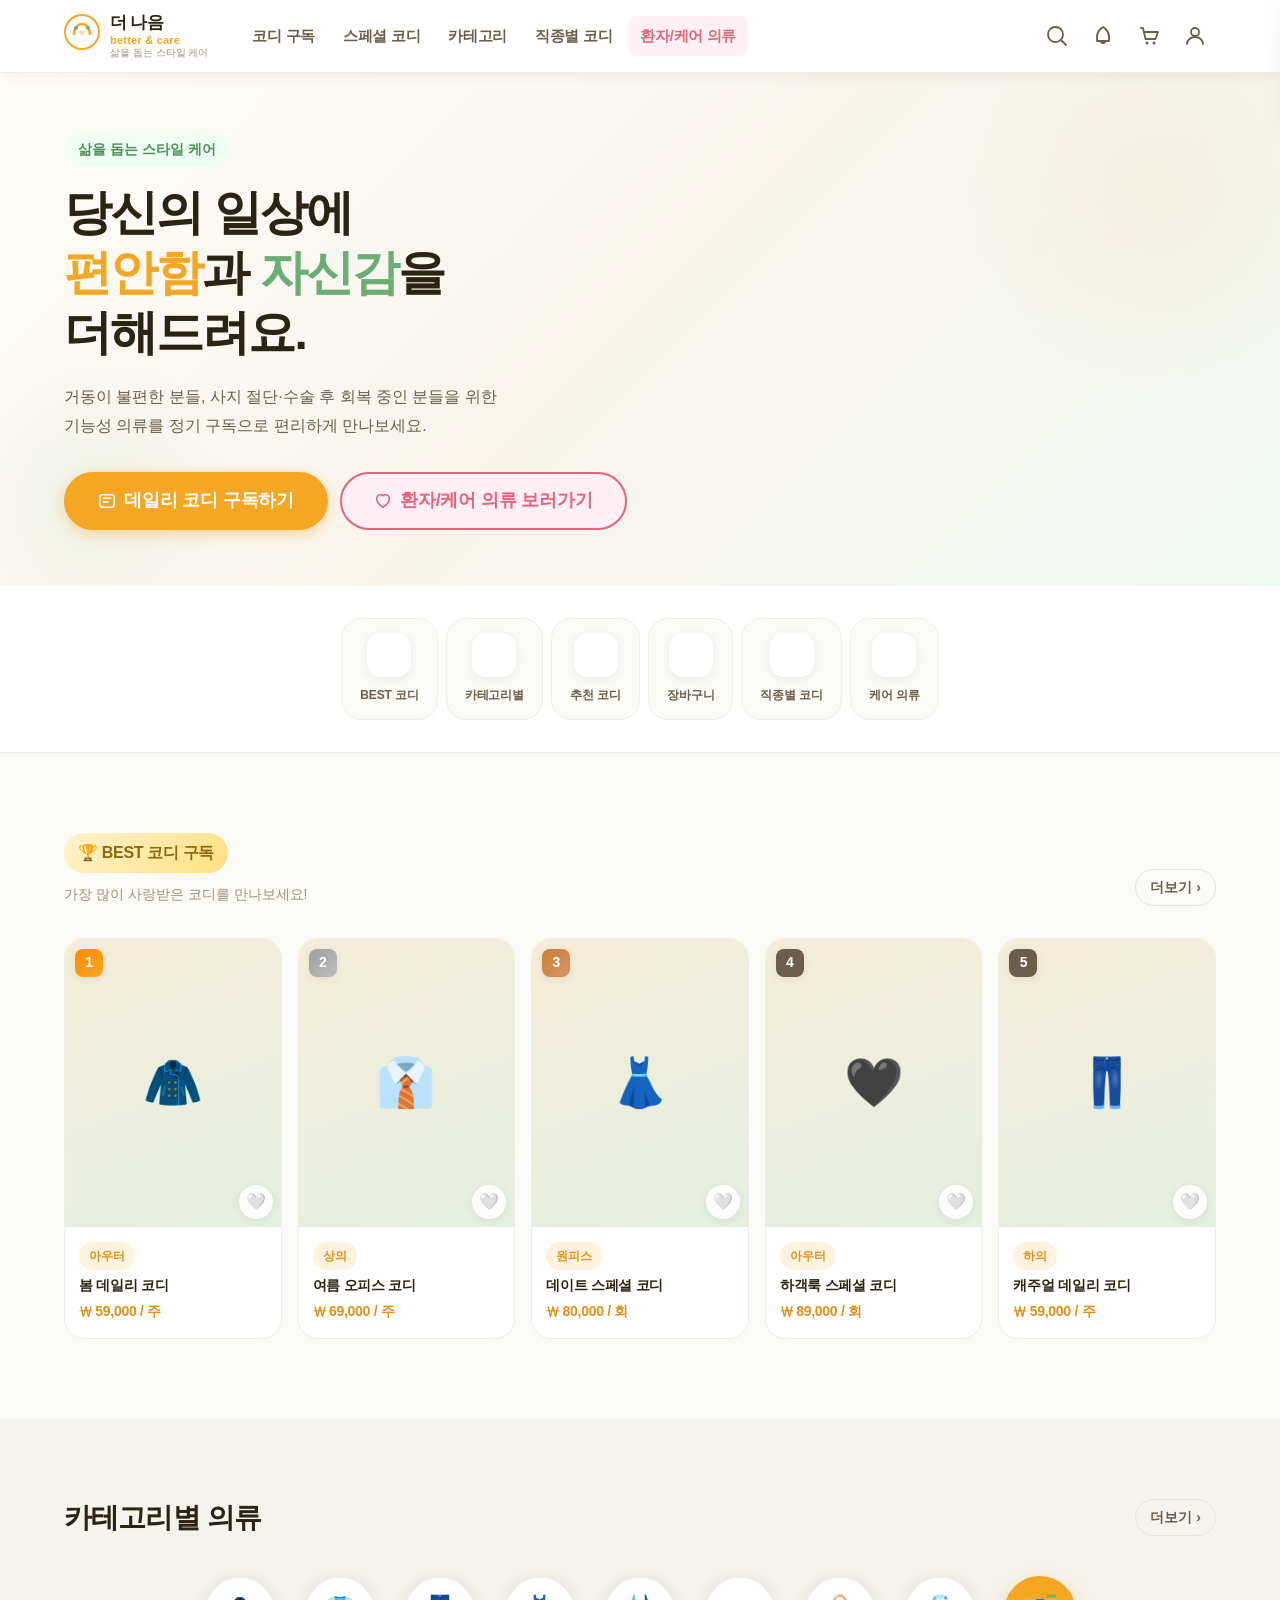
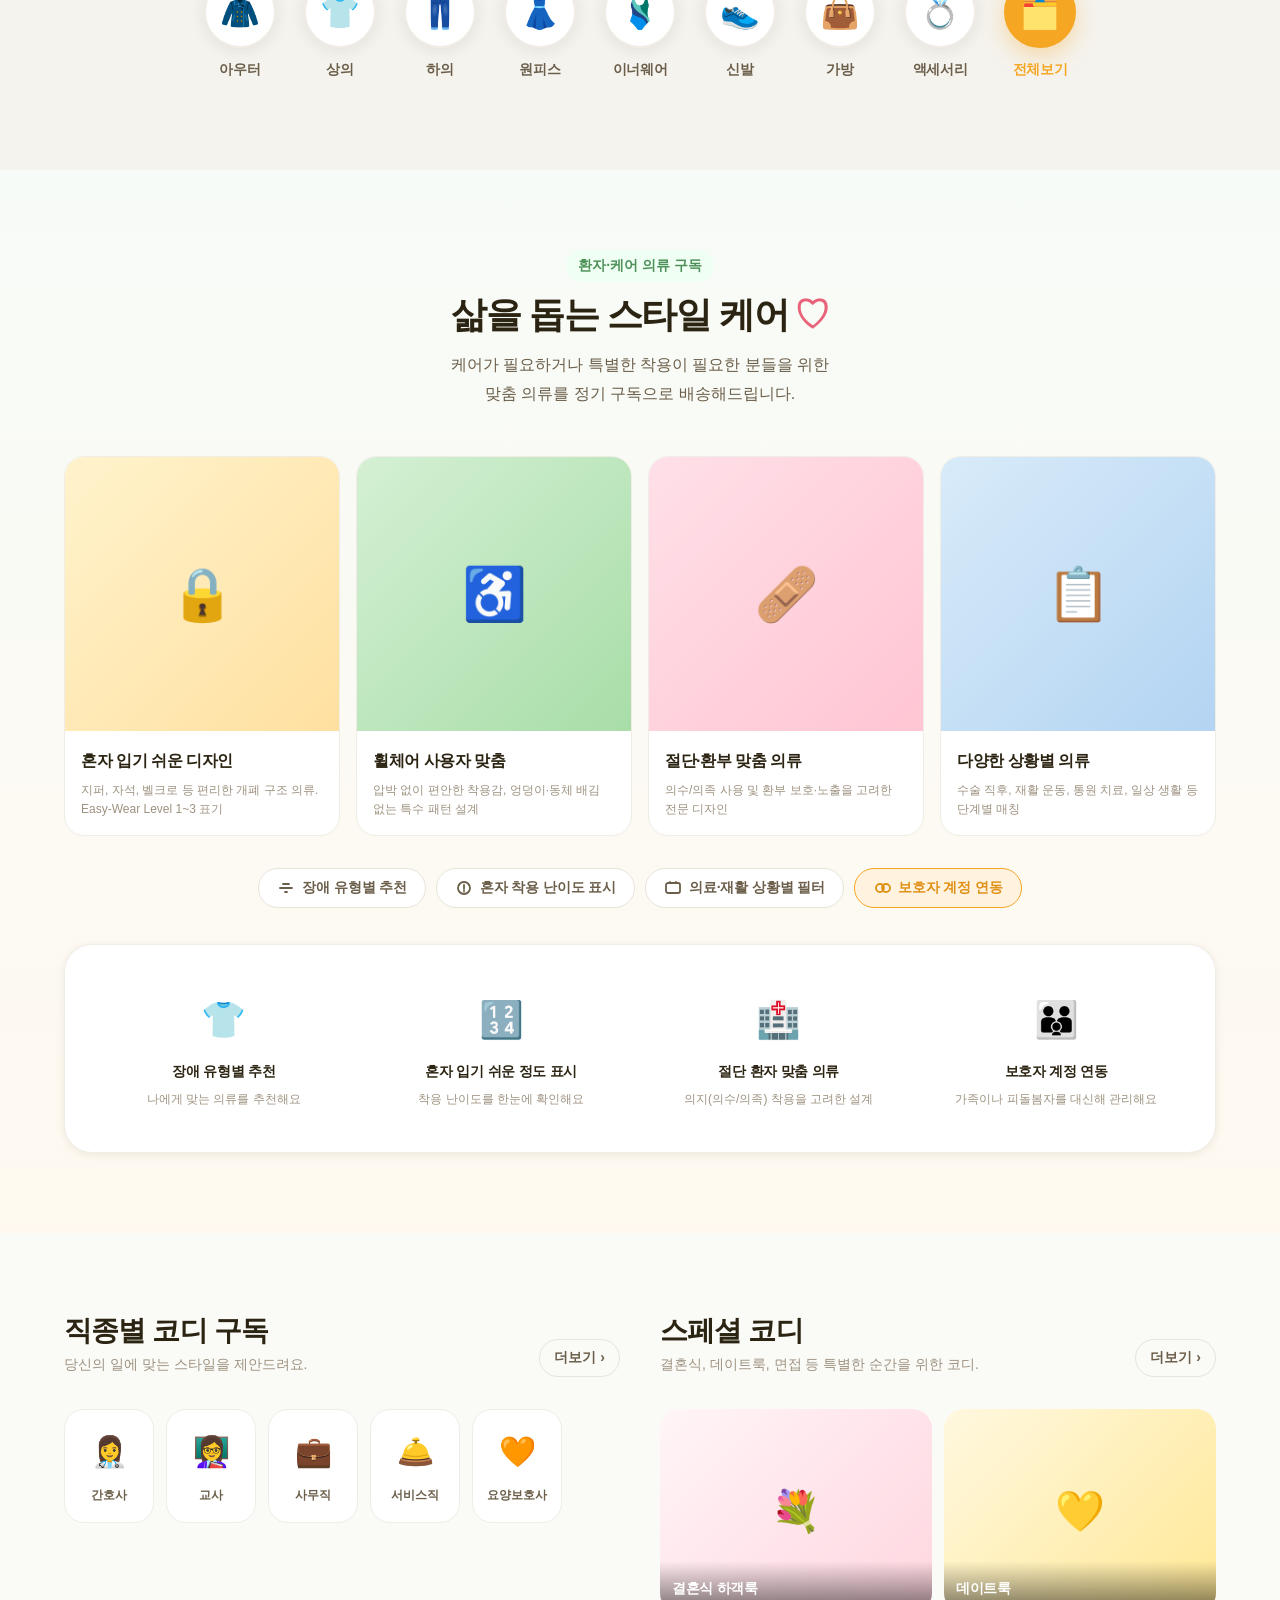
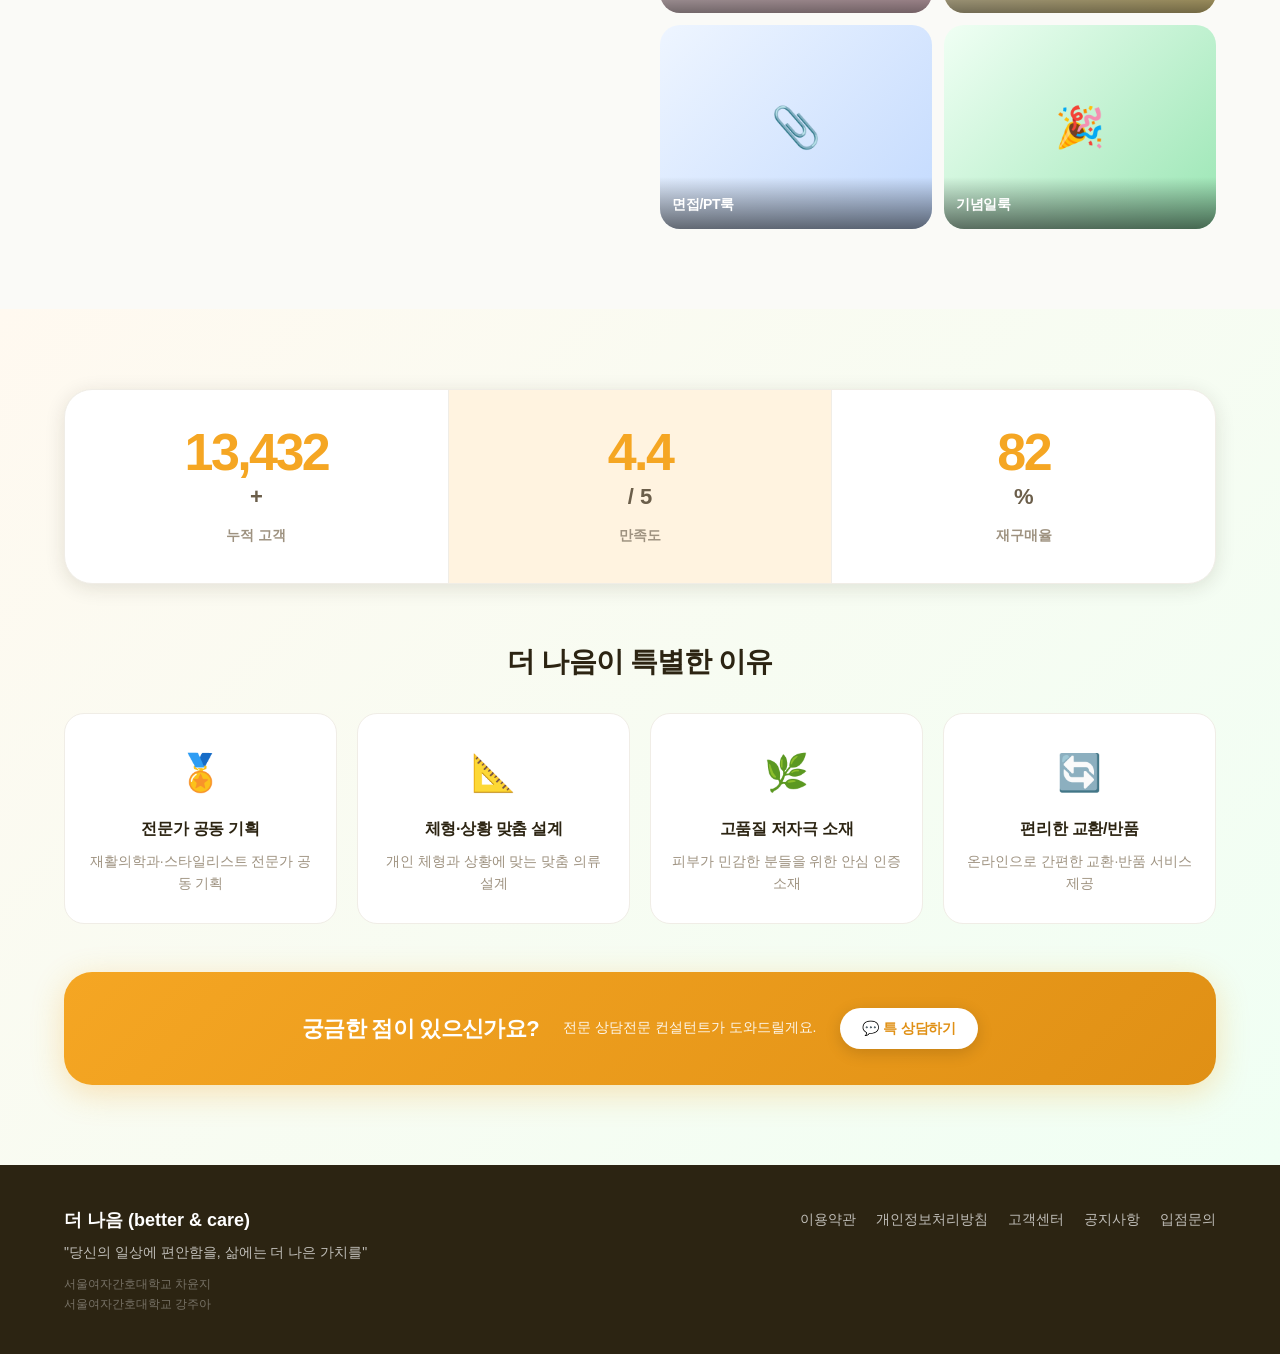
==== commit 84f3c121: "Add files via upload" ====
--- a/더 마음(better & care)/index.html
+++ b/더 마음(better & care)/index.html
@@ -46,14 +46,14 @@
             <a href="#category" class="gnb__menu-link">카테고리</a>
             <div class="gnb__dropdown" role="region" aria-label="카테고리 하위 메뉴">
               <ul role="list">
-                <li><a href="#" class="gnb__dropdown-link">아우터</a></li>
-                <li><a href="#" class="gnb__dropdown-link">상의</a></li>
-                <li><a href="#" class="gnb__dropdown-link">하의</a></li>
-                <li><a href="#" class="gnb__dropdown-link">원피스</a></li>
-                <li><a href="#" class="gnb__dropdown-link">이너웨어</a></li>
-                <li><a href="#" class="gnb__dropdown-link">신발</a></li>
-                <li><a href="#" class="gnb__dropdown-link">가방</a></li>
-                <li><a href="#" class="gnb__dropdown-link">액세서리</a></li>
+                <li><a href="pages.html?category=%EC%95%84%EC%9A%B0%ED%84%B0" class="gnb__dropdown-link">아우터</a></li>
+                <li><a href="pages.html?category=%EC%83%81%EC%9D%98" class="gnb__dropdown-link">상의</a></li>
+                <li><a href="pages.html?category=%ED%95%98%EC%9D%98" class="gnb__dropdown-link">하의</a></li>
+                <li><a href="pages.html?category=%EC%9B%90%ED%94%BC%EC%8A%A4" class="gnb__dropdown-link">원피스</a></li>
+                <li><a href="pages.html?category=%EC%9D%B4%EB%84%88%EC%9B%A8%EC%96%B4" class="gnb__dropdown-link">이너웨어</a></li>
+                <li><a href="pages.html?category=%EC%8B%A0%EB%B0%9C" class="gnb__dropdown-link">신발</a></li>
+                <li><a href="pages.html?category=%EA%B0%80%EB%B0%A9" class="gnb__dropdown-link">가방</a></li>
+                <li><a href="pages.html?category=%EC%95%A1%EC%84%B8%EC%84%9C%EB%A6%AC" class="gnb__dropdown-link">액세서리</a></li>
               </ul>
             </div>
           </li>
@@ -170,7 +170,7 @@
             <span class="section-badge section-badge--gold">🏆 BEST 코디 구독</span>
             <p class="section-sub">가장 많이 사랑받은 코디를 만나보세요!</p>
           </div>
-          <a href="#" class="section-more" aria-label="BEST 코디 구독 더보기">더보기 &rsaquo;</a>
+          <a href="pages.html?section=best" class="section-more" aria-label="BEST 코디 구독 더보기">더보기 &rsaquo;</a>
         </div>
         <div class="best-codi__grid" id="bestCodiGrid" role="list" aria-label="베스트 코디 목록">
           <!-- JS로 렌더링 -->
@@ -183,7 +183,7 @@
       <div class="container">
         <div class="section-header">
           <h2 class="section-title" id="categoryHeading">카테고리별 의류</h2>
-          <a href="#" class="section-more" aria-label="카테고리 전체보기">더보기 &rsaquo;</a>
+          <a href="pages.html?section=category" class="section-more" aria-label="카테고리 전체보기">더보기 &rsaquo;</a>
         </div>
         <ul class="category-section__list" role="list" id="categoryList">
           <!-- JS로 렌더링 -->
@@ -265,7 +265,7 @@
             <h2 class="section-title" id="occupationHeading">직종별 코디 구독</h2>
             <p class="section-sub">당신의 일에 맞는 스타일을 제안드려요.</p>
           </div>
-          <a href="#" class="section-more" aria-label="직종별 코디 더보기">더보기 &rsaquo;</a>
+          <a href="pages.html?section=occupation" class="section-more" aria-label="직종별 코디 더보기">더보기 &rsaquo;</a>
         </div>
         <ul class="occupation-section__list" role="list" id="occupationList">
           <!-- JS로 렌더링 -->
@@ -279,7 +279,7 @@
             <h2 class="section-title" id="specialHeading">스페셜 코디</h2>
             <p class="section-sub">결혼식, 데이트룩, 면접 등 특별한 순간을 위한 코디.</p>
           </div>
-          <a href="#" class="section-more" aria-label="스페셜 코디 더보기">더보기 &rsaquo;</a>
+          <a href="pages.html?section=special" class="section-more" aria-label="스페셜 코디 더보기">더보기 &rsaquo;</a>
         </div>
         <div class="special-section__grid" id="specialGrid" role="list" aria-label="스페셜 코디 목록">
           <!-- JS로 렌더링 -->
@@ -340,7 +340,7 @@
         <div class="trust-section__cta-banner">
           <p class="trust-cta-text">궁금한 점이 있으신가요?</p>
           <p class="trust-cta-sub">전문 상담전문 컨설턴트가 도와드릴게요.</p>
-          <a href="#" class="btn btn--primary btn--sm">💬 특 상담하기</a>
+          <a href="pages.html?support=consulting" class="btn btn--primary btn--sm">💬 특 상담하기</a>
         </div>
       </div>
     </section>
@@ -353,7 +353,8 @@
       <div class="footer__brand">
         <p class="footer__brand-name">더 나음 (better &amp; care)</p>
         <p class="footer__slogan">"당신의 일상에 편안함을, 삶에는 더 나은 가치를"</p>
-        <p class="footer__copy">© 2026 더 나음. All rights reserved.</p>
+        <p class="footer__copy">서울여자간호대학교 차윤지</p>
+        <p class="footer__copy">서울여자간호대학교 강주아</p>
       </div>
       <nav class="footer__links" aria-label="푸터 링크">
         <ul role="list">
--- a/더 마음(better & care)/css/style.css
+++ b/더 마음(better & care)/css/style.css
@@ -805,6 +805,16 @@
 .product-card__wish:hover, .product-card__wish.active { background: var(--color-accent-light); }
 .product-card__wish.active span { color: var(--color-accent); }
 .product-card__info { padding: 14px; }
+.product-card__category {
+  display: inline-block;
+  margin-bottom: 6px;
+  padding: 4px 10px;
+  border-radius: var(--radius-full);
+  background: var(--color-primary-light);
+  color: var(--color-primary-dark);
+  font-size: 12px;
+  font-weight: 700;
+}
 .product-card__name {
   font-size: var(--font-size-sm);
   font-weight: 700;
@@ -824,6 +834,17 @@
   letter-spacing: -0.02em;
 }
 
+.best-codi__empty {
+  grid-column: 1 / -1;
+  text-align: center;
+  padding: 24px 18px;
+  border: 1.5px dashed var(--color-border);
+  background: #fff;
+  border-radius: var(--radius-lg);
+  color: var(--color-text-muted);
+  font-weight: 600;
+}
+
 /* ── 10. 카테고리 ─────────────────────────── */
 .category-section {
   padding: var(--section-gap) 0;
@@ -849,6 +870,15 @@
 .category-item:hover { color: var(--color-primary); }
 .category-item:hover .category-item__icon { background: var(--color-primary); box-shadow: 0 6px 18px rgba(245,166,35,0.3); }
 .category-item:hover .category-item__icon svg { color: #fff; }
+.category-item.is-active {
+  color: var(--color-primary);
+}
+.category-item.is-active .category-item__icon {
+  background: var(--color-primary);
+  border-color: var(--color-primary);
+  box-shadow: 0 8px 22px rgba(245,166,35,0.35);
+  color: #fff;
+}
 .category-item__icon {
   width: 72px; height: 72px;
   border-radius: 50%;
